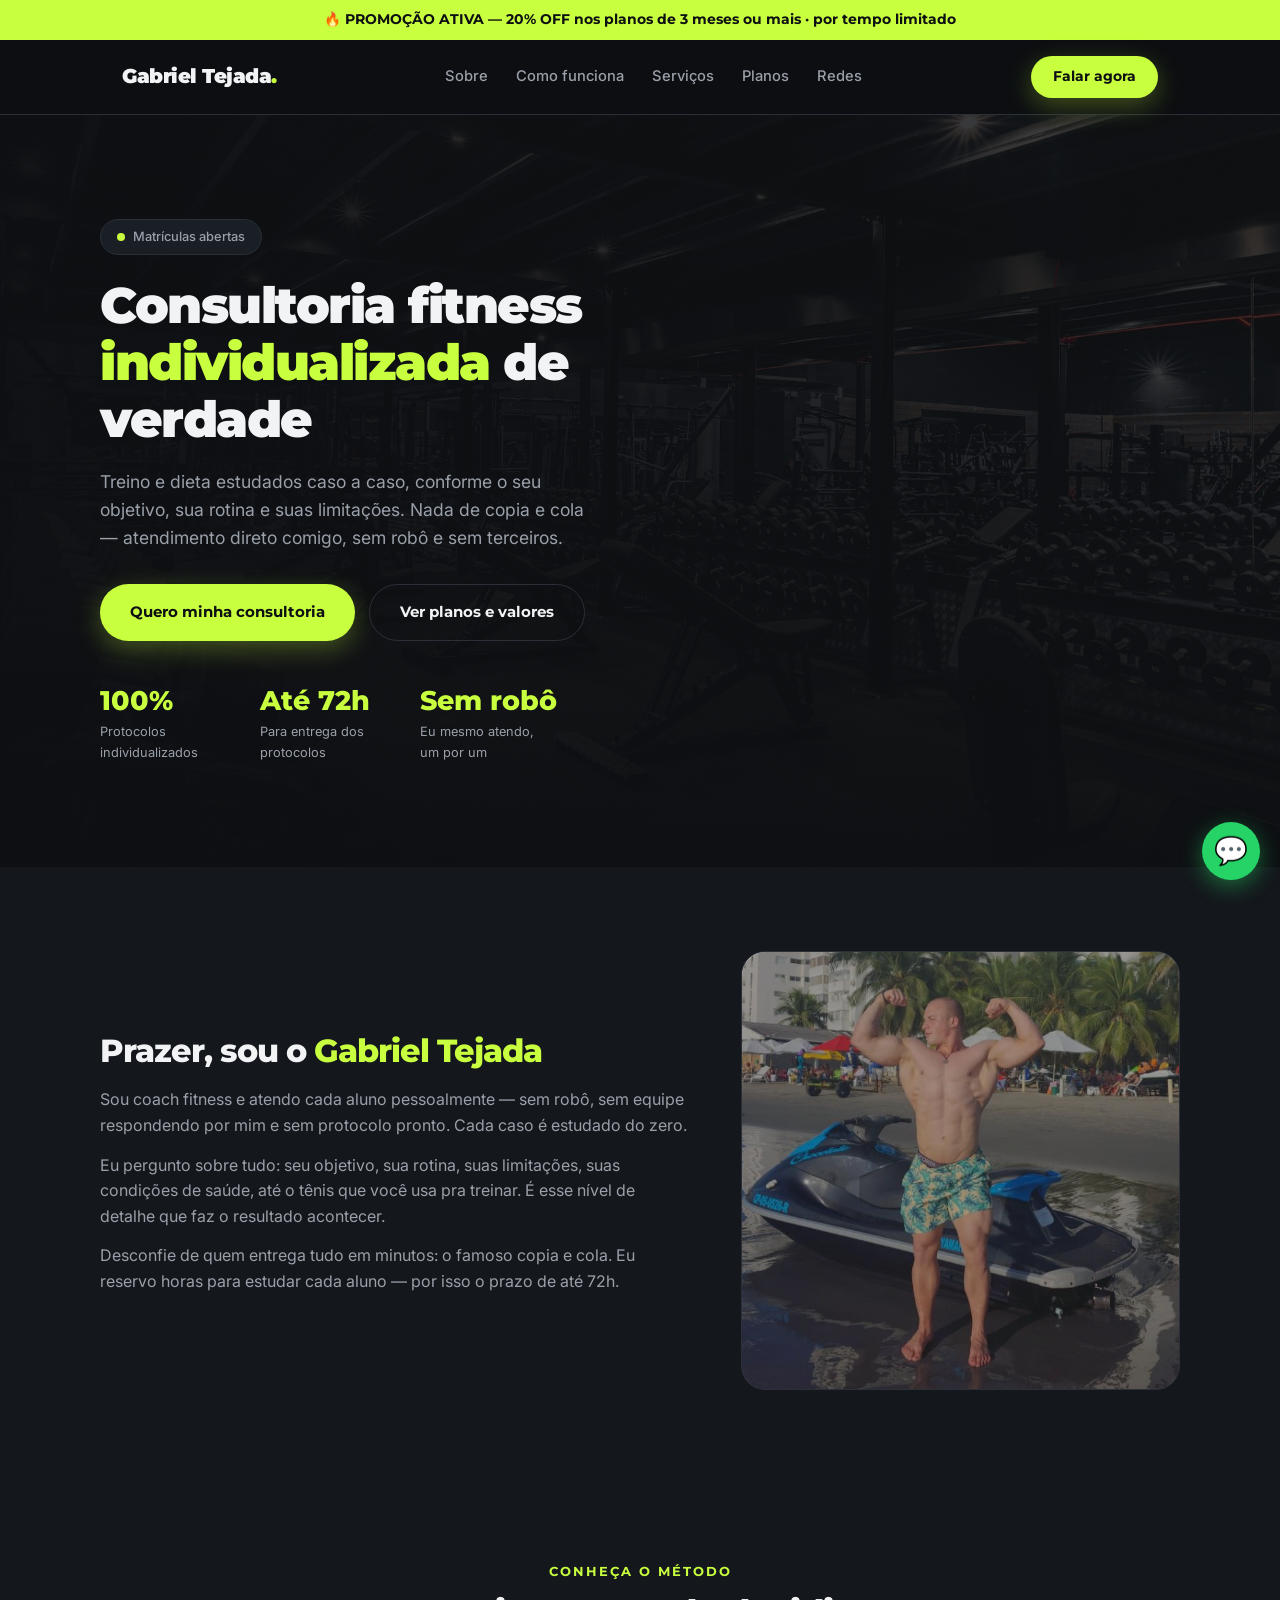
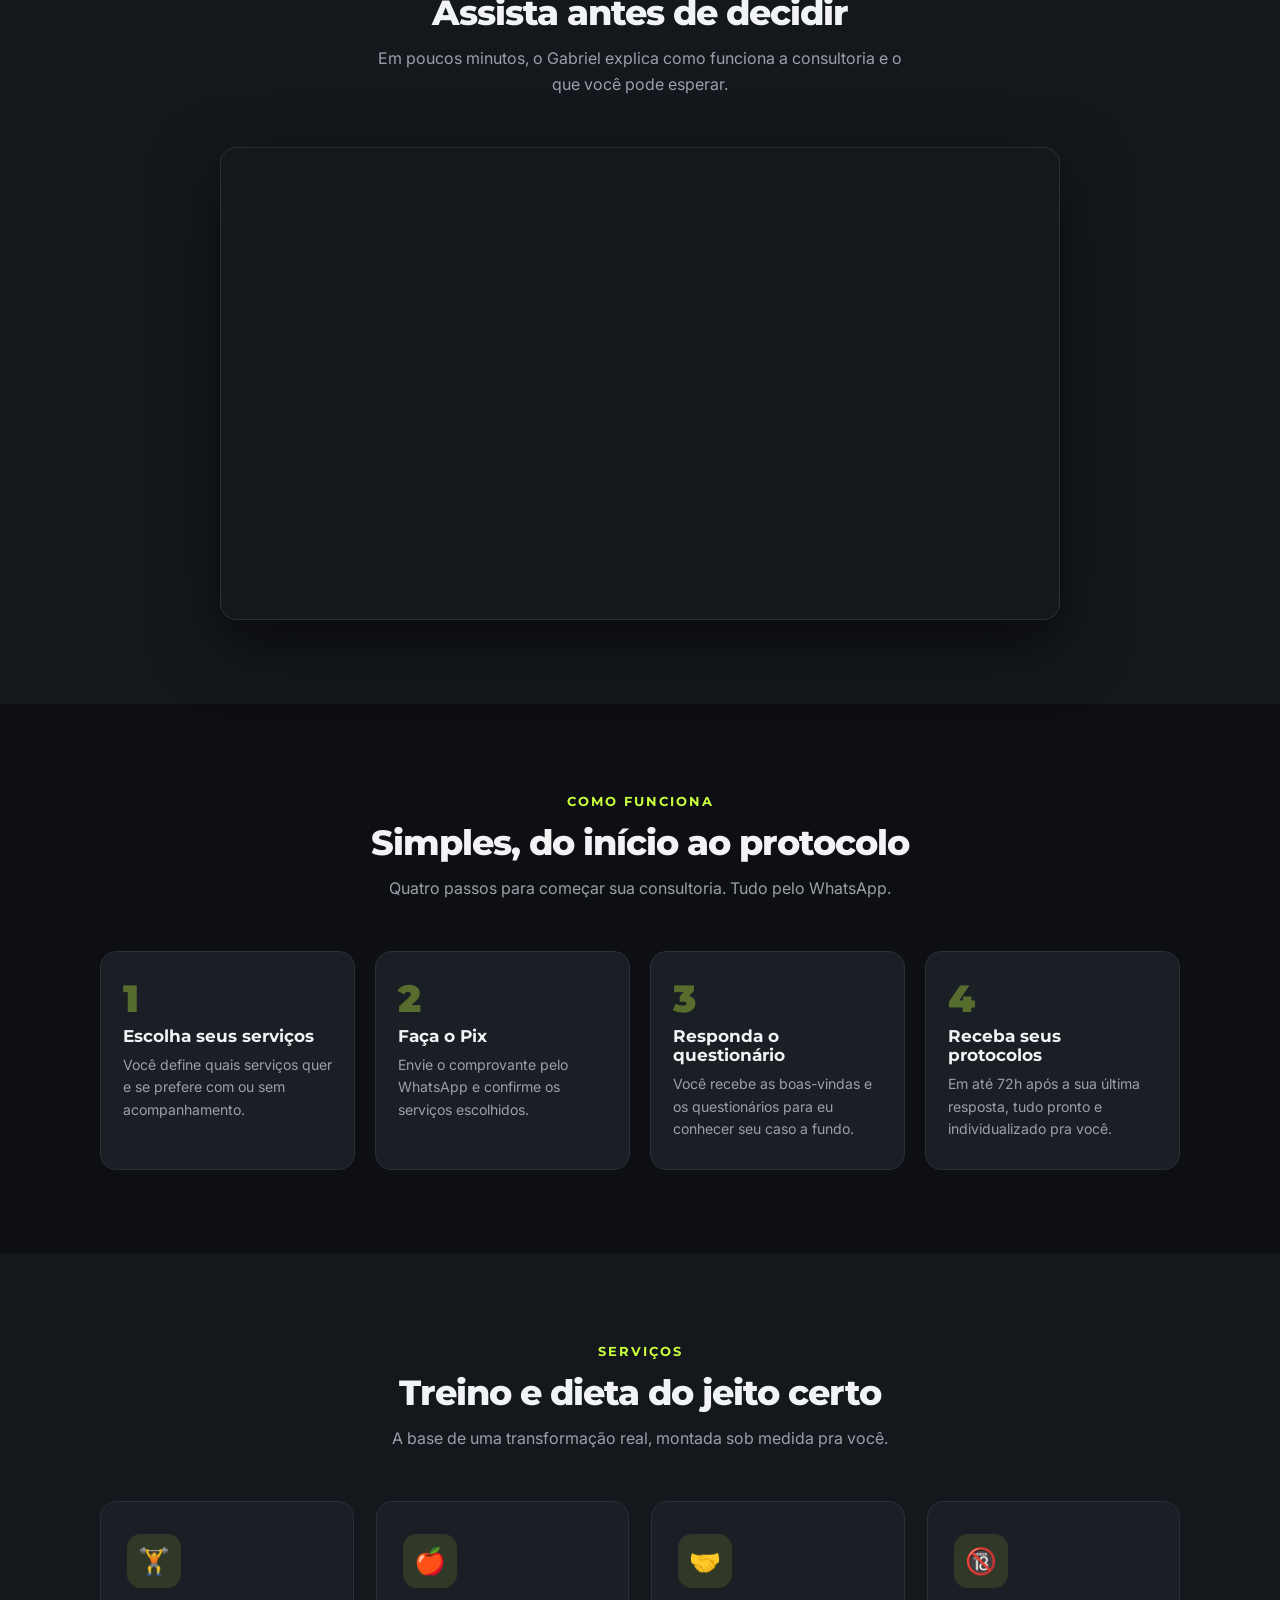
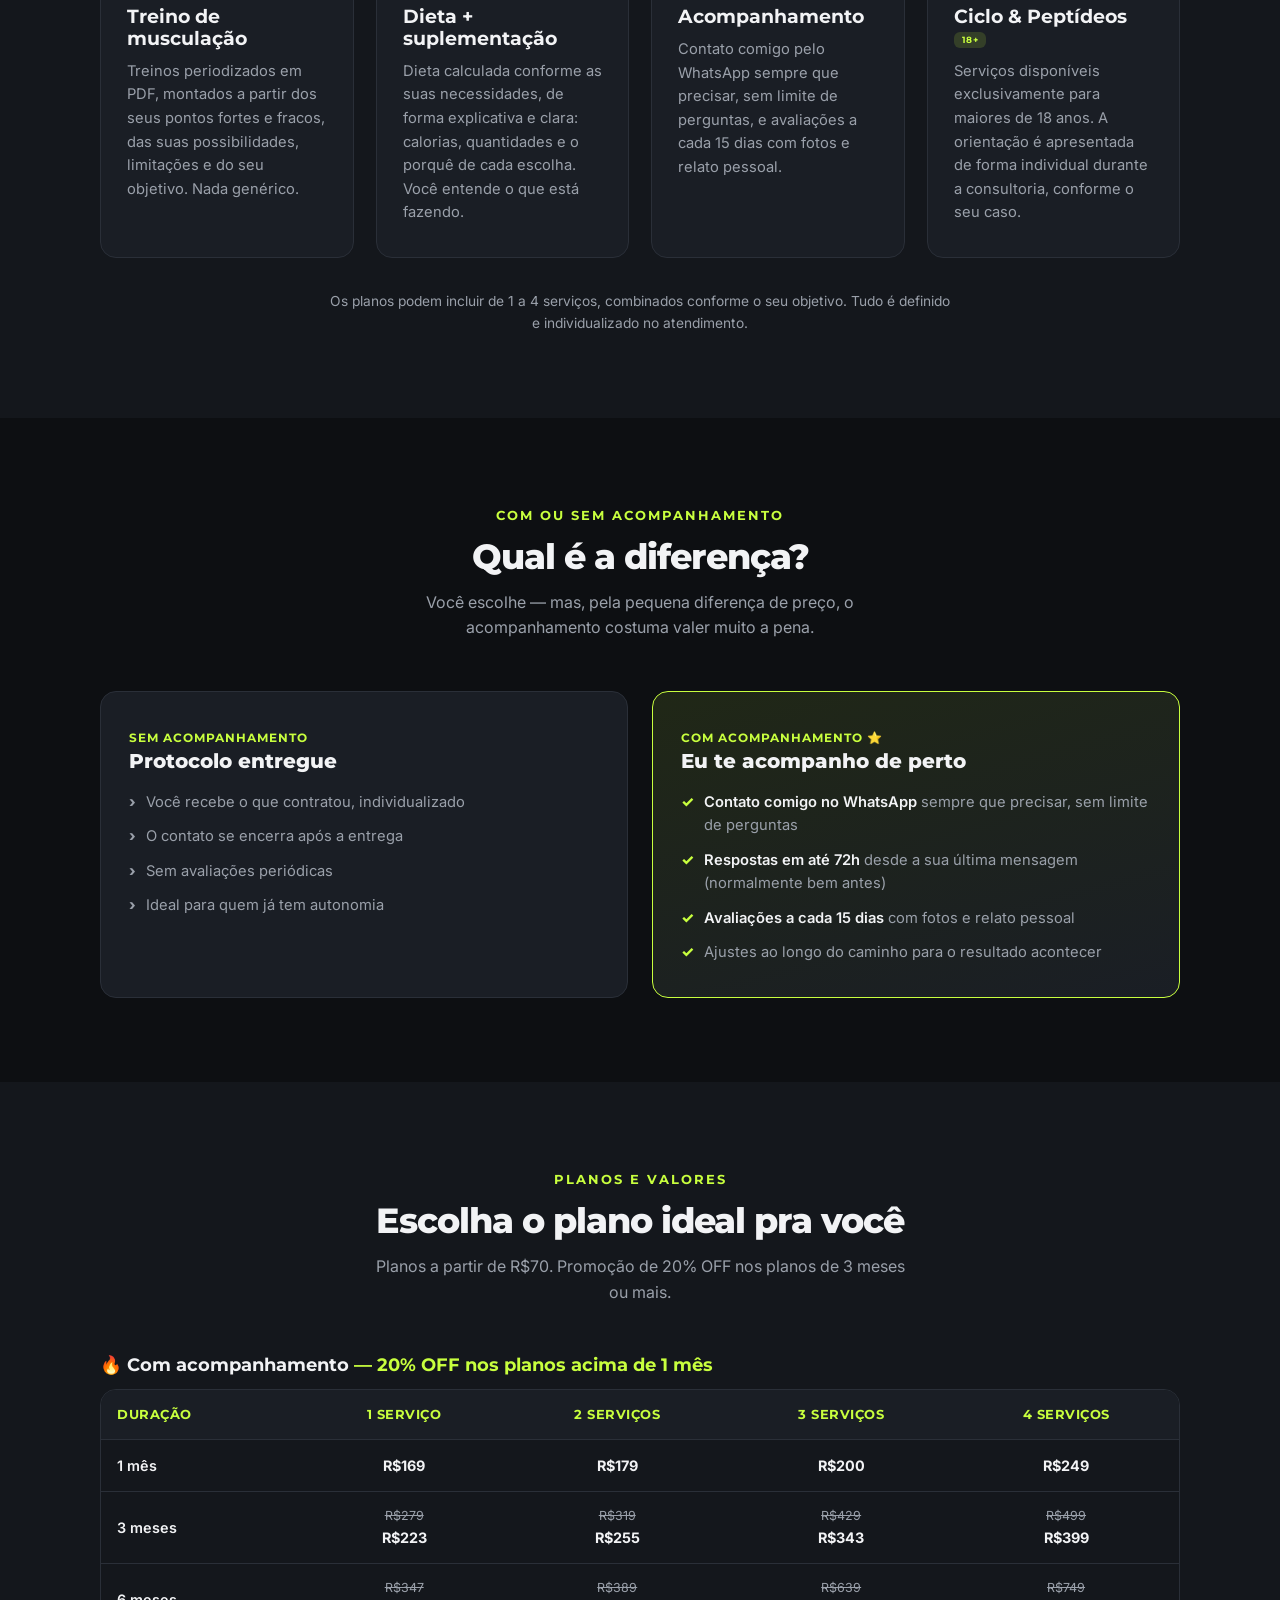
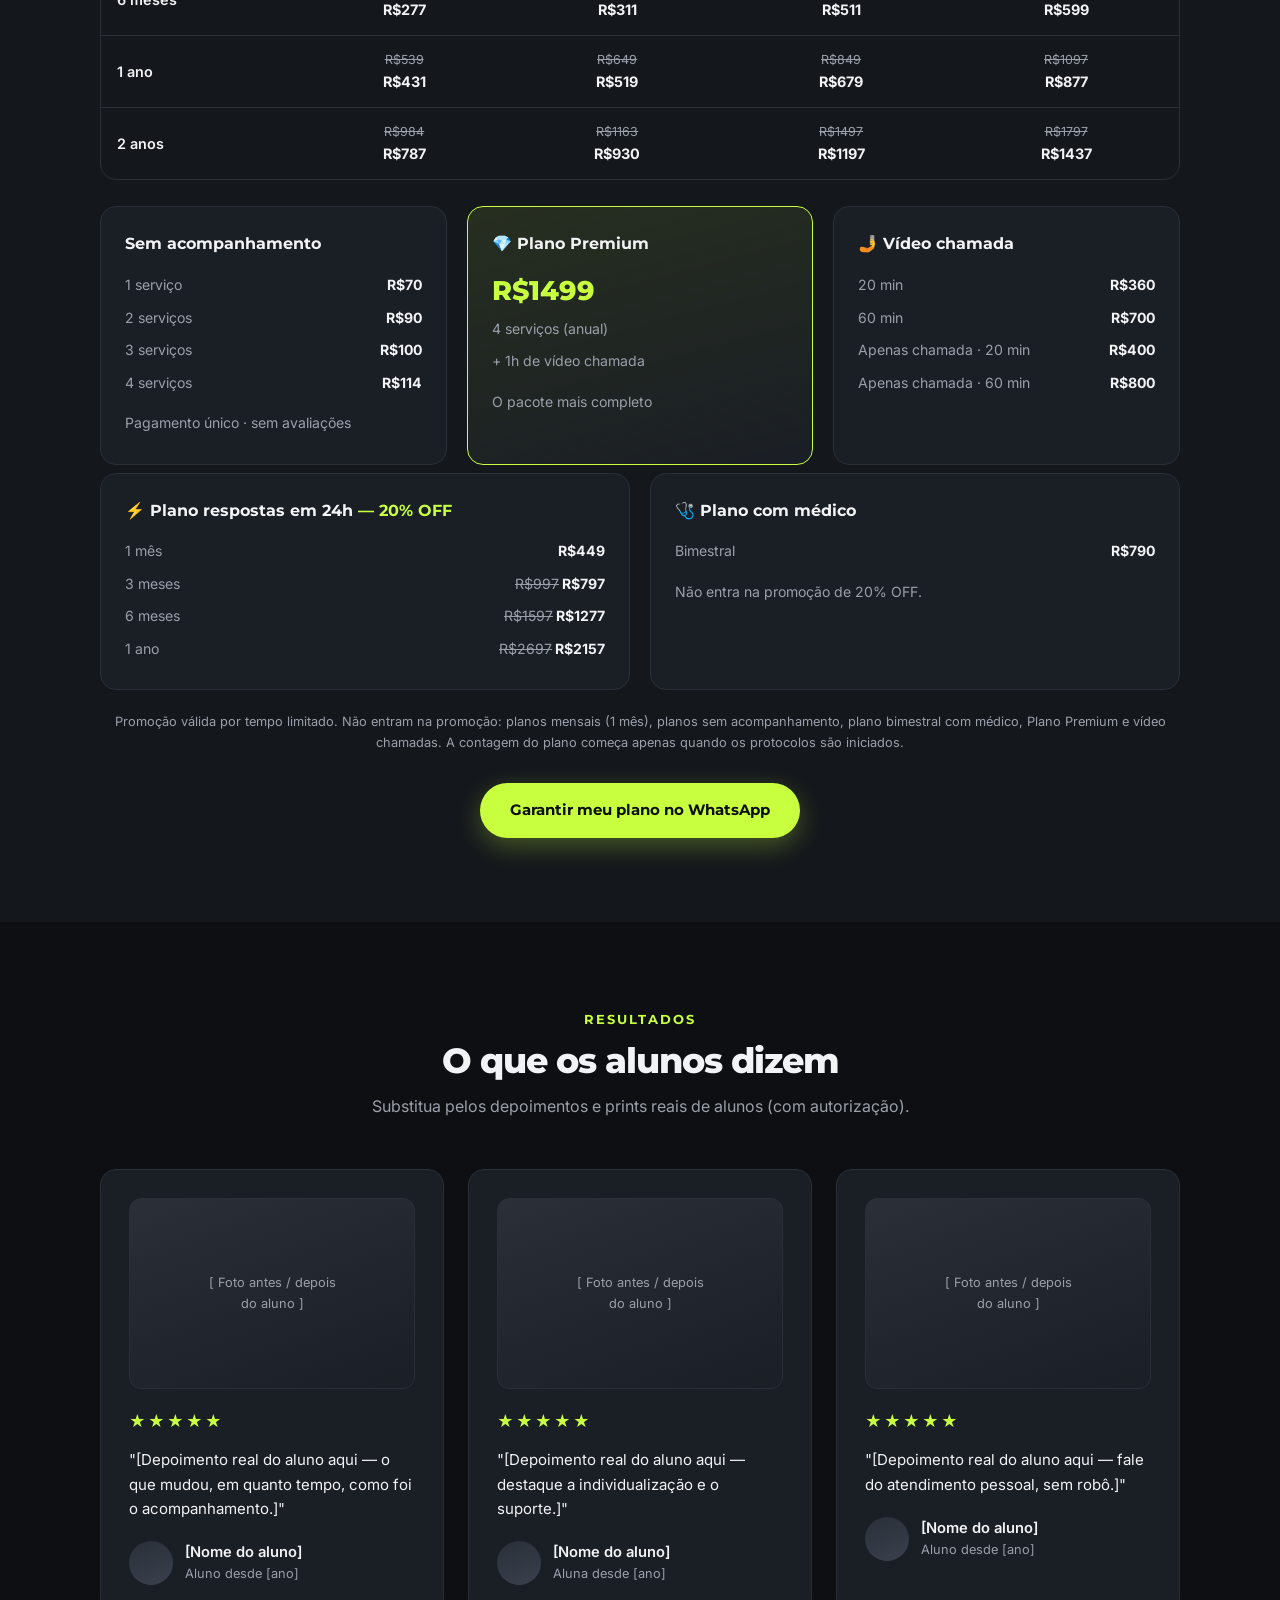
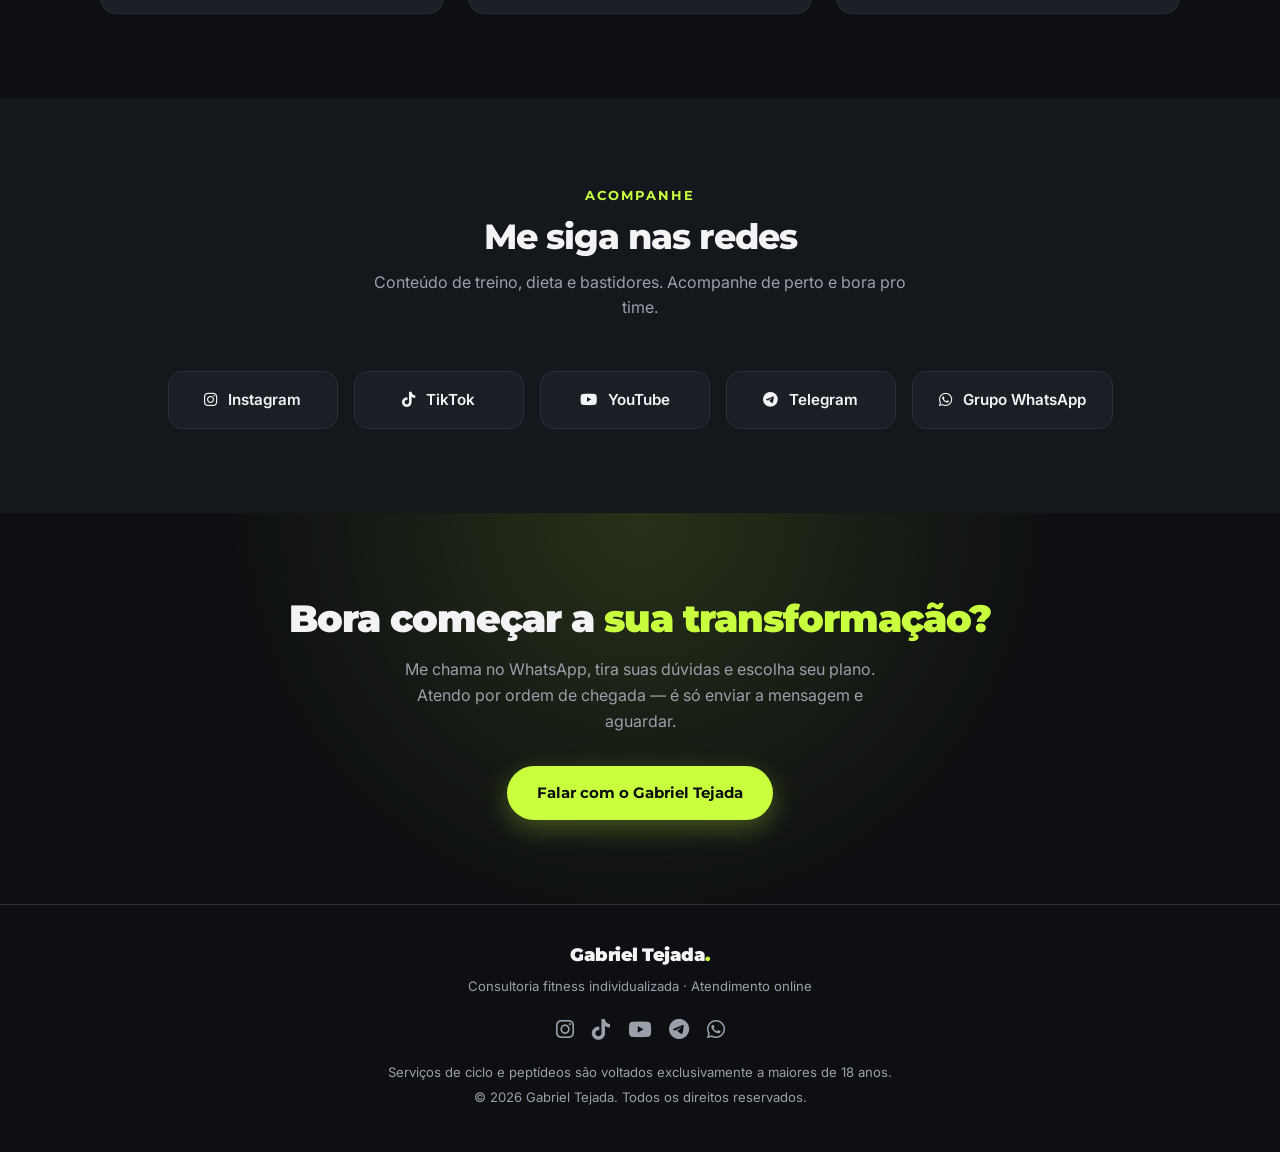
==== index.html @ 79419b32 "Rename pagina-coach-fitness.html to index.html" ====
<!doctype html>
<html lang="pt-BR">
  <head>
    <meta charset="UTF-8" />
    <meta name="viewport" content="width=device-width, initial-scale=1.0" />
    <title>Gabriel Tejada | Consultoria Fitness Individualizada</title>
    <meta
      name="description"
      content="Consultoria fitness individualizada — treino e dieta estudados caso a caso. Atendimento pessoal, sem robô e sem copia e cola."
    />

    <!-- ==========================================================
     COMO EDITAR ESTA PÁGINA (leia antes de publicar):
     1. Troque os textos entre [colchetes] pelos dados reais.
     2. O WhatsApp ja esta configurado: 55 45 99978-4790.
        Se o link nao abrir a conversa certa, confira o numero no codigo.
     3. Troque "SEU_INSTAGRAM", "SEU_TIKTOK", "SEU_CANAL" pelos @ reais.
        Se ele não tiver alguma rede, é só apagar aquele botão.
     4. FOTOS: salve na pasta assets/images/ dois arquivos:
        - "academia.jpg" = imagem de academia (aparece no banner do topo).
        - "gabriel.jpg"  = foto do Gabriel (aparece na seção "Sobre").
     5. FOTOS DE RESULTADO: nos cards da seção Resultados, troque cada
        <span>...</span> dentro de .depo-foto por:
        <img src="assets/images/resultado1.jpg" alt="Antes e depois do aluno">
        (use resultado1.jpg, resultado2.jpg, resultado3.jpg na mesma pasta).
     6. Para mudar as cores, edite as variáveis no bloco :root em assets/css/style.css.
     Os preços já estão atualizados com a promoção de 20% OFF.
     ========================================================== -->

    <link rel="preconnect" href="https://fonts.googleapis.com" />
    <link rel="preconnect" href="https://fonts.gstatic.com" crossorigin />
    <link
      href="https://fonts.googleapis.com/css2?family=Montserrat:wght@600;700;800;900&family=Inter:wght@400;500;600&display=swap"
      rel="stylesheet"
    />
    <link rel="stylesheet" href="https://cdnjs.cloudflare.com/ajax/libs/font-awesome/6.5.2/css/all.min.css" />
    <link rel="stylesheet" href="assets/css/style.css" />
  </head>
  <body>
    <!-- ================= NAVBAR ================= -->
    <header>
      <div class="promo-bar">
        🔥 PROMOÇÃO ATIVA — 20% OFF nos planos de 3 meses ou mais · por tempo
        limitado
      </div>
      <nav>
        <div class="logo">Gabriel Tejada<span class="destaque">.</span></div>
        <div class="nav-links">
          <a href="#sobre">Sobre</a>
          <a href="#como-funciona">Como funciona</a>
          <a href="#servicos">Serviços</a>
          <a href="#planos">Planos</a>
          <a href="#redes">Redes</a>
        </div>
        <a href="https://wa.me/5545999784790" class="btn btn-primario nav-cta"
          >Falar agora</a
        >
      </nav>
    </header>

    <!-- ================= HERO ================= -->
    <section class="hero">
      <div class="wrap">
        <div class="hero-conteudo">
          <div class="selo"><span class="ponto"></span> Matrículas abertas</div>
          <h1>
            Consultoria fitness <span class="destaque">individualizada</span> de
            verdade
          </h1>
          <p class="sub">
            Treino e dieta estudados caso a caso, conforme o seu objetivo, sua
            rotina e suas limitações. Nada de copia e cola — atendimento direto
            comigo, sem robô e sem terceiros.
          </p>
          <div class="hero-botoes">
            <a href="https://wa.me/5545999784790" class="btn btn-primario"
              >Quero minha consultoria</a
            >
            <a href="#planos" class="btn btn-secundario"
              >Ver planos e valores</a
            >
          </div>
          <div class="hero-stats">
            <div>
              <div class="num">100%</div>
              <div class="lbl">Protocolos individualizados</div>
            </div>
            <div>
              <div class="num">Até 72h</div>
              <div class="lbl">Para entrega dos protocolos</div>
            </div>
            <div>
              <div class="num">Sem robô</div>
              <div class="lbl">Eu mesmo atendo, um por um</div>
            </div>
          </div>
        </div>
      </div>
    </section>

    <!-- ================= SOBRE ================= -->
    <section class="sobre" id="sobre">
      <div class="wrap sobre-grid">
        <div>
          <h2>Prazer, sou o <span class="destaque">Gabriel Tejada</span></h2>
          <p>
            Sou coach fitness e atendo cada aluno pessoalmente — sem robô, sem
            equipe respondendo por mim e sem protocolo pronto. Cada caso é
            estudado do zero.
          </p>
          <p>
            Eu pergunto sobre tudo: seu objetivo, sua rotina, suas limitações,
            suas condições de saúde, até o tênis que você usa pra treinar. É
            esse nível de detalhe que faz o resultado acontecer.
          </p>
          <p>
            Desconfie de quem entrega tudo em minutos: o famoso copia e cola. Eu
            reservo horas para estudar cada aluno — por isso o prazo de até 72h.
          </p>
        </div>
        <div class="sobre-foto">
          <img
            src="assets/images/Gabriel.png"
            alt="Gabriel Tejada"
            class="foto-real foto-gabriel"
          />
        </div>
      </div>
    </section>

    <!-- ================= VÍDEO ================= -->
    <section class="video-secao" id="video">
      <div class="wrap">
        <div class="sec-titulo">
          <span class="tag">Conheça o método</span>
          <h2>Assista antes de decidir</h2>
          <p>
            Em poucos minutos, o Gabriel explica como funciona a consultoria e o
            que você pode esperar.
          </p>
        </div>
        <div class="video-wrap">
          <!-- Troque SEU_VIDEO_ID pelo ID do vídeo do YouTube (parte final da URL após ?v=) -->
          <iframe
            src="https://www.youtube.com/embed/ldSzSaWN_do"
            title="Gabriel Tejada — Consultoria Fitness Individualizada"
            allow="
              accelerometer;
              autoplay;
              clipboard-write;
              encrypted-media;
              gyroscope;
              picture-in-picture;
              web-share;
            "
            allowfullscreen
          ></iframe>
        </div>
      </div>
    </section>

    <!-- ================= COMO FUNCIONA ================= -->
    <section id="como-funciona">
      <div class="wrap">
        <div class="sec-titulo">
          <span class="tag">Como funciona</span>
          <h2>Simples, do início ao protocolo</h2>
          <p>Quatro passos para começar sua consultoria. Tudo pelo WhatsApp.</p>
        </div>
        <div class="passos">
          <div class="passo">
            <div class="n">1</div>
            <h3>Escolha seus serviços</h3>
            <p>
              Você define quais serviços quer e se prefere com ou sem
              acompanhamento.
            </p>
          </div>
          <div class="passo">
            <div class="n">2</div>
            <h3>Faça o Pix</h3>
            <p>
              Envie o comprovante pelo WhatsApp e confirme os serviços
              escolhidos.
            </p>
          </div>
          <div class="passo">
            <div class="n">3</div>
            <h3>Responda o questionário</h3>
            <p>
              Você recebe as boas-vindas e os questionários para eu conhecer seu
              caso a fundo.
            </p>
          </div>
          <div class="passo">
            <div class="n">4</div>
            <h3>Receba seus protocolos</h3>
            <p>
              Em até 72h após a sua última resposta, tudo pronto e
              individualizado pra você.
            </p>
          </div>
        </div>
      </div>
    </section>

    <!-- ================= SERVIÇOS ================= -->
    <section class="servicos" id="servicos">
      <div class="wrap">
        <div class="sec-titulo">
          <span class="tag">Serviços</span>
          <h2>Treino e dieta do jeito certo</h2>
          <p>A base de uma transformação real, montada sob medida pra você.</p>
        </div>
        <div class="servicos-grid">
          <div class="card">
            <div class="ico">🏋️</div>
            <h3>Treino de musculação</h3>
            <p>
              Treinos periodizados em PDF, montados a partir dos seus pontos
              fortes e fracos, das suas possibilidades, limitações e do seu
              objetivo. Nada genérico.
            </p>
          </div>
          <div class="card">
            <div class="ico">🍎</div>
            <h3>Dieta + suplementação</h3>
            <p>
              Dieta calculada conforme as suas necessidades, de forma
              explicativa e clara: calorias, quantidades e o porquê de cada
              escolha. Você entende o que está fazendo.
            </p>
          </div>
          <div class="card">
            <div class="ico">🤝</div>
            <h3>Acompanhamento</h3>
            <p>
              Contato comigo pelo WhatsApp sempre que precisar, sem limite de
              perguntas, e avaliações a cada 15 dias com fotos e relato pessoal.
            </p>
          </div>
          <div class="card">
            <div class="ico">🔞</div>
            <h3>Ciclo &amp; Peptídeos <span class="tag-idade">18+</span></h3>
            <p>
              Serviços disponíveis exclusivamente para maiores de 18 anos. A
              orientação é apresentada de forma individual durante a
              consultoria, conforme o seu caso.
            </p>
          </div>
        </div>
        <p class="nota-servicos">
          Os planos podem incluir de 1 a 4 serviços, combinados conforme o seu
          objetivo. Tudo é definido e individualizado no atendimento.
        </p>
      </div>
    </section>

    <!-- ================= ACOMPANHAMENTO ================= -->
    <section id="acompanhamento">
      <div class="wrap">
        <div class="sec-titulo">
          <span class="tag">Com ou sem acompanhamento</span>
          <h2>Qual é a diferença?</h2>
          <p>
            Você escolhe — mas, pela pequena diferença de preço, o
            acompanhamento costuma valer muito a pena.
          </p>
        </div>
        <div class="comp-grid">
          <div class="comp simples">
            <span class="selo-plano">Sem acompanhamento</span>
            <h3>Protocolo entregue</h3>
            <ul>
              <li>
                <span class="mk">›</span>
                <span>Você recebe o que contratou, individualizado</span>
              </li>
              <li>
                <span class="mk">›</span>
                <span>O contato se encerra após a entrega</span>
              </li>
              <li>
                <span class="mk">›</span> <span>Sem avaliações periódicas</span>
              </li>
              <li>
                <span class="mk">›</span>
                <span>Ideal para quem já tem autonomia</span>
              </li>
            </ul>
          </div>
          <div class="comp destaque-plano">
            <span class="selo-plano">Com acompanhamento ⭐</span>
            <h3>Eu te acompanho de perto</h3>
            <ul>
              <li>
                <span class="mk">✓</span>
                <span
                  ><b>Contato comigo no WhatsApp</b> sempre que precisar, sem
                  limite de perguntas</span
                >
              </li>
              <li>
                <span class="mk">✓</span>
                <span
                  ><b>Respostas em até 72h</b> desde a sua última mensagem
                  (normalmente bem antes)</span
                >
              </li>
              <li>
                <span class="mk">✓</span>
                <span
                  ><b>Avaliações a cada 15 dias</b> com fotos e relato
                  pessoal</span
                >
              </li>
              <li>
                <span class="mk">✓</span>
                <span
                  >Ajustes ao longo do caminho para o resultado acontecer</span
                >
              </li>
            </ul>
          </div>
        </div>
      </div>
    </section>

    <!-- ================= PLANOS E PREÇOS ================= -->
    <section class="precos" id="planos">
      <div class="wrap">
        <div class="sec-titulo">
          <span class="tag">Planos e valores</span>
          <h2>Escolha o plano ideal pra você</h2>
          <p>
            Planos a partir de R$70. Promoção de 20% OFF nos planos de 3 meses
            ou mais.
          </p>
        </div>

        <!-- COM ACOMPANHAMENTO -->
        <h3 class="precos-titulo">
          🔥 Com acompanhamento
          <span class="destaque">— 20% OFF nos planos acima de 1 mês</span>
        </h3>
        <div class="tabela-wrap">
          <table>
            <thead>
              <tr>
                <th>Duração</th>
                <th>1 serviço</th>
                <th>2 serviços</th>
                <th>3 serviços</th>
                <th>4 serviços</th>
              </tr>
            </thead>
            <tbody>
              <tr>
                <td class="dur">1 mês</td>
                <td><span class="preco-novo">R$169</span></td>
                <td><span class="preco-novo">R$179</span></td>
                <td><span class="preco-novo">R$200</span></td>
                <td><span class="preco-novo">R$249</span></td>
              </tr>
              <tr>
                <td class="dur">3 meses</td>
                <td>
                  <span class="preco-velho">R$279</span
                  ><span class="preco-novo">R$223</span>
                </td>
                <td>
                  <span class="preco-velho">R$319</span
                  ><span class="preco-novo">R$255</span>
                </td>
                <td>
                  <span class="preco-velho">R$429</span
                  ><span class="preco-novo">R$343</span>
                </td>
                <td>
                  <span class="preco-velho">R$499</span
                  ><span class="preco-novo">R$399</span>
                </td>
              </tr>
              <tr>
                <td class="dur">6 meses</td>
                <td>
                  <span class="preco-velho">R$347</span
                  ><span class="preco-novo">R$277</span>
                </td>
                <td>
                  <span class="preco-velho">R$389</span
                  ><span class="preco-novo">R$311</span>
                </td>
                <td>
                  <span class="preco-velho">R$639</span
                  ><span class="preco-novo">R$511</span>
                </td>
                <td>
                  <span class="preco-velho">R$749</span
                  ><span class="preco-novo">R$599</span>
                </td>
              </tr>
              <tr>
                <td class="dur">1 ano</td>
                <td>
                  <span class="preco-velho">R$539</span
                  ><span class="preco-novo">R$431</span>
                </td>
                <td>
                  <span class="preco-velho">R$649</span
                  ><span class="preco-novo">R$519</span>
                </td>
                <td>
                  <span class="preco-velho">R$849</span
                  ><span class="preco-novo">R$679</span>
                </td>
                <td>
                  <span class="preco-velho">R$1097</span
                  ><span class="preco-novo">R$877</span>
                </td>
              </tr>
              <tr>
                <td class="dur">2 anos</td>
                <td>
                  <span class="preco-velho">R$984</span
                  ><span class="preco-novo">R$787</span>
                </td>
                <td>
                  <span class="preco-velho">R$1163</span
                  ><span class="preco-novo">R$930</span>
                </td>
                <td>
                  <span class="preco-velho">R$1497</span
                  ><span class="preco-novo">R$1197</span>
                </td>
                <td>
                  <span class="preco-velho">R$1797</span
                  ><span class="preco-novo">R$1437</span>
                </td>
              </tr>
            </tbody>
          </table>
        </div>

        <!-- SEM ACOMPANHAMENTO + EXTRAS -->
        <div class="precos-extra">
          <div class="mini-card">
            <h4>Sem acompanhamento</h4>
            <div class="linha"><span>1 serviço</span><b>R$70</b></div>
            <div class="linha"><span>2 serviços</span><b>R$90</b></div>
            <div class="linha"><span>3 serviços</span><b>R$100</b></div>
            <div class="linha"><span>4 serviços</span><b>R$114</b></div>
            <div class="linha linha-nota">Pagamento único · sem avaliações</div>
          </div>
          <div class="mini-card premium">
            <h4>💎 Plano Premium</h4>
            <div class="big">R$1499</div>
            <div class="linha"><span>4 serviços (anual)</span></div>
            <div class="linha"><span>+ 1h de vídeo chamada</span></div>
            <div class="linha linha-nota">O pacote mais completo</div>
          </div>
          <div class="mini-card">
            <h4>🤳 Vídeo chamada</h4>
            <div class="linha"><span>20 min</span><b>R$360</b></div>
            <div class="linha"><span>60 min</span><b>R$700</b></div>
            <div class="linha">
              <span>Apenas chamada · 20 min</span><b>R$400</b>
            </div>
            <div class="linha">
              <span>Apenas chamada · 60 min</span><b>R$800</b>
            </div>
          </div>
        </div>

        <!-- RESPOSTAS EM 24H -->
        <div class="precos-extra-2col">
          <div class="mini-card">
            <h4>
              ⚡ Plano respostas em 24h <span class="destaque">— 20% OFF</span>
            </h4>
            <div class="linha"><span>1 mês</span><b>R$449</b></div>
            <div class="linha">
              <span>3 meses</span><b><s class="preco-s">R$997</s> R$797</b>
            </div>
            <div class="linha">
              <span>6 meses</span><b><s class="preco-s">R$1597</s> R$1277</b>
            </div>
            <div class="linha">
              <span>1 ano</span><b><s class="preco-s">R$2697</s> R$2157</b>
            </div>
          </div>
          <div class="mini-card">
            <h4>🩺 Plano com médico</h4>
            <div class="linha"><span>Bimestral</span><b>R$790</b></div>
            <div class="linha linha-nota">
              Não entra na promoção de 20% OFF.
            </div>
          </div>
        </div>

        <p class="precos-nota">
          Promoção válida por tempo limitado. Não entram na promoção: planos
          mensais (1 mês), planos sem acompanhamento, plano bimestral com
          médico, Plano Premium e vídeo chamadas. A contagem do plano começa
          apenas quando os protocolos são iniciados.
        </p>

        <div class="cta-wrap">
          <a href="https://wa.me/5545999784790" class="btn btn-primario"
            >Garantir meu plano no WhatsApp</a
          >
        </div>
      </div>
    </section>

    <!-- ================= DEPOIMENTOS ================= -->
    <section id="depoimentos">
      <div class="wrap">
        <div class="sec-titulo">
          <span class="tag">Resultados</span>
          <h2>O que os alunos dizem</h2>
          <p>
            Substitua pelos depoimentos e prints reais de alunos (com
            autorização).
          </p>
        </div>
        <div class="depo-grid">
          <div class="depo-card">
            <div class="depo-foto">
              <span>[ Foto antes / depois<br />do aluno ]</span>
            </div>
            <div class="estrelas">★★★★★</div>
            <p>
              "[Depoimento real do aluno aqui — o que mudou, em quanto tempo,
              como foi o acompanhamento.]"
            </p>
            <div class="depo-pessoa">
              <div class="avatar"></div>
              <div>
                <div class="nome">[Nome do aluno]</div>
                <div class="meta">Aluno desde [ano]</div>
              </div>
            </div>
          </div>
          <div class="depo-card">
            <div class="depo-foto">
              <span>[ Foto antes / depois<br />do aluno ]</span>
            </div>
            <div class="estrelas">★★★★★</div>
            <p>
              "[Depoimento real do aluno aqui — destaque a individualização e o
              suporte.]"
            </p>
            <div class="depo-pessoa">
              <div class="avatar"></div>
              <div>
                <div class="nome">[Nome do aluno]</div>
                <div class="meta">Aluna desde [ano]</div>
              </div>
            </div>
          </div>
          <div class="depo-card">
            <div class="depo-foto">
              <span>[ Foto antes / depois<br />do aluno ]</span>
            </div>
            <div class="estrelas">★★★★★</div>
            <p>
              "[Depoimento real do aluno aqui — fale do atendimento pessoal, sem
              robô.]"
            </p>
            <div class="depo-pessoa">
              <div class="avatar"></div>
              <div>
                <div class="nome">[Nome do aluno]</div>
                <div class="meta">Aluno desde [ano]</div>
              </div>
            </div>
          </div>
        </div>
      </div>
    </section>

    <!-- ================= REDES SOCIAIS ================= -->
    <section class="redes" id="redes">
      <div class="wrap">
        <div class="sec-titulo">
          <span class="tag">Acompanhe</span>
          <h2>Me siga nas redes</h2>
          <p>
            Conteúdo de treino, dieta e bastidores. Acompanhe de perto e bora
            pro time.
          </p>
        </div>
        <div class="redes-botoes">
          <a href="https://www.instagram.com/gabrieltejada_ofc/" class="rede" target="_blank" rel="noopener">
            <i class="fa-brands fa-instagram"></i> Instagram
          </a>
          <a href="https://www.tiktok.com/@tejada_ofc" class="rede" target="_blank" rel="noopener">
            <i class="fa-brands fa-tiktok"></i> TikTok
          </a>
          <a href="https://www.youtube.com/@GabrielTejadaOFC" class="rede" target="_blank" rel="noopener">
            <i class="fa-brands fa-youtube"></i> YouTube
          </a>
          <a href="https://t.me/+OJR5g0AvkYIzMzEx" class="rede" target="_blank" rel="noopener">
            <i class="fa-brands fa-telegram"></i> Telegram
          </a>
          <a href="https://chat.whatsapp.com/EVZUz7FN857JBDVYQPVd2Q" class="rede" target="_blank" rel="noopener">
            <i class="fa-brands fa-whatsapp"></i> Grupo WhatsApp
          </a>
        </div>
      </div>
    </section>

    <!-- ================= CTA FINAL ================= -->
    <section class="cta-final">
      <div class="wrap">
        <h2>Bora começar a <span class="destaque">sua transformação?</span></h2>
        <p>
          Me chama no WhatsApp, tira suas dúvidas e escolha seu plano. Atendo
          por ordem de chegada — é só enviar a mensagem e aguardar.
        </p>
        <a href="https://wa.me/5545999784790" class="btn btn-primario"
          >Falar com o Gabriel Tejada</a
        >
      </div>
    </section>

    <!-- ================= RODAPÉ ================= -->
    <footer>
      <div class="logo">Gabriel Tejada<span class="destaque">.</span></div>
      <p>Consultoria fitness individualizada · Atendimento online</p>
      <div class="footer-redes">
        <a href="https://www.instagram.com/gabrieltejada_ofc/" aria-label="Instagram" target="_blank" rel="noopener"><i class="fa-brands fa-instagram"></i></a>
        <a href="https://www.tiktok.com/@tejada_ofc" aria-label="TikTok" target="_blank" rel="noopener"><i class="fa-brands fa-tiktok"></i></a>
        <a href="https://www.youtube.com/@GabrielTejadaOFC" aria-label="YouTube" target="_blank" rel="noopener"><i class="fa-brands fa-youtube"></i></a>
        <a href="https://t.me/+OJR5g0AvkYIzMzEx" aria-label="Telegram" target="_blank" rel="noopener"><i class="fa-brands fa-telegram"></i></a>
        <a href="https://chat.whatsapp.com/EVZUz7FN857JBDVYQPVd2Q" aria-label="Grupo WhatsApp" target="_blank" rel="noopener"><i class="fa-brands fa-whatsapp"></i></a>
      </div>
      <p>
        Serviços de ciclo e peptídeos são voltados exclusivamente a maiores de
        18 anos.
      </p>
      <p>© 2026 Gabriel Tejada. Todos os direitos reservados.</p>
    </footer>

    <a
      href="https://wa.me/5545999784790"
      class="wpp-flutuante"
      aria-label="WhatsApp"
      >💬</a
    >
  </body>
</html>
---- assets/css/style.css ----
:root {
  --cor-fundo: #0d0f12;
  --cor-fundo-2: #14171c;
  --cor-card: #1a1e25;
  --cor-destaque: #c8ff3e;
  --cor-destaque-escuro: #a4d619;
  --cor-texto: #f2f3f5;
  --cor-texto-suave: #9aa0aa;
  --borda: #2a2f38;
  --raio: 16px;
}

* { margin: 0; padding: 0; box-sizing: border-box; }
html { scroll-behavior: smooth; }
body { font-family: 'Inter', sans-serif; background: var(--cor-fundo); color: var(--cor-texto); line-height: 1.6; -webkit-font-smoothing: antialiased; }
h1, h2, h3, .logo { font-family: 'Montserrat', sans-serif; line-height: 1.15; }
a { text-decoration: none; color: inherit; }
img { max-width: 100%; display: block; }
section { padding: 84px 22px; }
.wrap { max-width: 1080px; margin: 0 auto; }
.destaque { color: var(--cor-destaque); }

/* ---------- BOTÕES ---------- */
.btn { display: inline-flex; align-items: center; gap: 9px; font-family: 'Montserrat', sans-serif; font-weight: 700; font-size: .95rem; padding: 15px 30px; border-radius: 50px; cursor: pointer; border: none; transition: transform .15s ease, box-shadow .15s ease; }
.btn-primario { background: var(--cor-destaque); color: #0d0f12; box-shadow: 0 8px 26px rgba(200,255,62,.28); }
.btn-primario:hover { transform: translateY(-3px); box-shadow: 0 12px 32px rgba(200,255,62,.4); }
.btn-secundario { background: transparent; color: var(--cor-texto); border: 1.5px solid var(--borda); }
.btn-secundario:hover { border-color: var(--cor-destaque); transform: translateY(-3px); }

/* ---------- NAVBAR ---------- */
header { position: sticky; top: 0; z-index: 50; background: rgba(13,15,18,.85); backdrop-filter: blur(10px); border-bottom: 1px solid var(--borda); }
nav { max-width: 1080px; margin: 0 auto; padding: 16px 22px; display: flex; align-items: center; justify-content: space-between; }
.logo { font-weight: 900; font-size: 1.25rem; letter-spacing: -.5px; }
.nav-links { display: flex; gap: 28px; }
.nav-links a { font-size: .92rem; color: var(--cor-texto-suave); font-weight: 500; transition: color .2s; }
.nav-links a:hover { color: var(--cor-destaque); }
.nav-cta { padding: 10px 22px; font-size: .85rem; }
@media(max-width:820px) { .nav-links { display: none; } }

/* ---------- BARRA DE PROMOÇÃO ---------- */
.promo-bar { background: var(--cor-destaque); color: #0d0f12; text-align: center; padding: 9px 16px; font-family: 'Montserrat', sans-serif; font-weight: 700; font-size: .85rem; }

/* ---------- HERO ---------- */
.hero { background-image: linear-gradient(180deg,rgba(13,15,18,.55) 0%,rgba(13,15,18,.82) 68%,var(--cor-fundo) 100%), linear-gradient(95deg,rgba(13,15,18,.95) 0%,rgba(13,15,18,.6) 58%,rgba(13,15,18,.32) 100%), url('../images/academia.jpg'); background-size: cover; background-position: center; background-repeat: no-repeat; background-attachment: fixed; padding-top: 104px; padding-bottom: 104px; }
.hero-conteudo { max-width: 600px; }
.selo { display: inline-flex; align-items: center; gap: 8px; background: var(--cor-card); border: 1px solid var(--borda); padding: 7px 16px; border-radius: 50px; font-size: .8rem; color: var(--cor-texto-suave); font-weight: 500; margin-bottom: 22px; }
.selo .ponto { width: 8px; height: 8px; border-radius: 50%; background: var(--cor-destaque); }
.hero h1 { font-size: 3.1rem; font-weight: 900; letter-spacing: -1.5px; margin-bottom: 20px; }
.hero p.sub { font-size: 1.1rem; color: var(--cor-texto-suave); margin-bottom: 32px; max-width: 490px; }
.hero-botoes { display: flex; gap: 14px; flex-wrap: wrap; }
.hero-stats { display: flex; gap: 30px; margin-top: 38px; flex-wrap: wrap; }
.hero-stats .num { font-family: 'Montserrat', sans-serif; font-weight: 800; font-size: 1.7rem; color: var(--cor-destaque); }
.hero-stats .lbl { font-size: .8rem; color: var(--cor-texto-suave); max-width: 130px; }
@media(max-width:860px) { .hero { background-attachment: scroll; padding-top: 80px; padding-bottom: 80px; } .hero h1 { font-size: 2.3rem; } }

/* ---------- TÍTULOS DE SEÇÃO ---------- */
.sec-titulo { text-align: center; margin-bottom: 50px; }
.sec-titulo .tag { font-family: 'Montserrat', sans-serif; font-weight: 700; font-size: .8rem; letter-spacing: 2px; text-transform: uppercase; color: var(--cor-destaque); }
.sec-titulo h2 { font-size: 2.2rem; font-weight: 800; letter-spacing: -1px; margin-top: 10px; }
.sec-titulo p { color: var(--cor-texto-suave); margin-top: 12px; max-width: 540px; margin-left: auto; margin-right: auto; }

/* ---------- SOBRE ---------- */
.sobre { background: var(--cor-fundo-2); }
.sobre-grid { display: grid; grid-template-columns: 1.15fr .85fr; gap: 48px; align-items: center; }
.sobre-foto { position: relative; aspect-ratio: 1/1; border-radius: 24px; overflow: hidden; background: linear-gradient(160deg,#2a2f38,#1a1e25); border: 1px solid var(--borda); }
.sobre-foto::after { content: ''; position: absolute; inset: 0; background: rgba(13,15,18,.38); border-radius: 24px; pointer-events: none; }
.foto-real { width: 100%; height: 100%; object-fit: cover; display: block; }
.foto-gabriel { object-position: center 20%; }
.sobre h2 { font-size: 2rem; font-weight: 800; letter-spacing: -1px; margin-bottom: 18px; }
.sobre p { color: var(--cor-texto-suave); margin-bottom: 14px; }
.sobre ul { list-style: none; margin-top: 22px; display: flex; flex-direction: column; gap: 12px; }
.sobre li { display: flex; align-items: flex-start; gap: 11px; font-size: .95rem; }
.sobre li .check { flex-shrink: 0; width: 22px; height: 22px; border-radius: 50%; background: var(--cor-destaque); color: #0d0f12; font-weight: 800; display: flex; align-items: center; justify-content: center; font-size: .75rem; margin-top: 2px; }
@media(max-width:860px) { .sobre-grid { grid-template-columns: 1fr; gap: 32px; } .sobre-foto { max-width: 320px; margin: 0 auto; } }

/* ---------- VÍDEO ---------- */
.video-secao { background: var(--cor-fundo-2); }
.video-wrap { position: relative; aspect-ratio: 16/9; border-radius: var(--raio); overflow: hidden; border: 1px solid var(--borda); max-width: 840px; margin: 0 auto; box-shadow: 0 24px 64px rgba(0,0,0,.55); }
.video-wrap iframe { position: absolute; top: 0; left: 0; width: 100%; height: 100%; border: none; }

/* ---------- COMO FUNCIONA ---------- */
.passos { display: grid; grid-template-columns: repeat(4,1fr); gap: 20px; }
.passo { background: var(--cor-card); border: 1px solid var(--borda); border-radius: var(--raio); padding: 28px 22px; position: relative; }
.passo .n { font-family: 'Montserrat', sans-serif; font-weight: 900; font-size: 2.4rem; color: var(--cor-destaque); opacity: .35; line-height: 1; }
.passo h3 { font-size: 1.05rem; font-weight: 700; margin: 8px 0 8px; }
.passo p { color: var(--cor-texto-suave); font-size: .88rem; }
@media(max-width:860px) { .passos { grid-template-columns: 1fr 1fr; } }
@media(max-width:480px) { .passos { grid-template-columns: 1fr; } }

/* ---------- SERVIÇOS ---------- */
.servicos { background: var(--cor-fundo-2); }
.servicos-grid { display: grid; grid-template-columns: repeat(4,1fr); gap: 22px; }
.card { background: var(--cor-card); border: 1px solid var(--borda); border-radius: var(--raio); padding: 32px 26px; transition: transform .18s ease, border-color .18s ease; }
.card:hover { transform: translateY(-6px); border-color: var(--cor-destaque); }
.card .ico { width: 54px; height: 54px; border-radius: 14px; background: rgba(200,255,62,.12); display: flex; align-items: center; justify-content: center; font-size: 1.6rem; margin-bottom: 18px; }
.card h3 { font-size: 1.18rem; font-weight: 700; margin-bottom: 10px; }
.card p { color: var(--cor-texto-suave); font-size: .92rem; }
.nota-servicos { text-align: center; color: var(--cor-texto-suave); font-size: .86rem; margin-top: 32px; max-width: 620px; margin-left: auto; margin-right: auto; }
.tag-idade { display: inline-block; font-size: .58rem; font-weight: 700; letter-spacing: .5px; background: rgba(200,255,62,.15); color: var(--cor-destaque); padding: 3px 8px; border-radius: 6px; vertical-align: middle; }
@media(max-width:900px) { .servicos-grid { grid-template-columns: 1fr 1fr; } }
@media(max-width:540px) { .servicos-grid { grid-template-columns: 1fr; } }

/* ---------- ACOMPANHAMENTO (COMPARATIVO) ---------- */
.comp-grid { display: grid; grid-template-columns: 1fr 1fr; gap: 24px; }
.comp { border-radius: var(--raio); padding: 32px 28px; border: 1px solid var(--borda); }
.comp.simples { background: var(--cor-card); }
.comp.destaque-plano { background: linear-gradient(165deg,rgba(200,255,62,.10),var(--cor-card)); border-color: var(--cor-destaque); }
.comp h3 { font-size: 1.25rem; font-weight: 800; margin-bottom: 6px; }
.comp .selo-plano { font-size: .75rem; font-weight: 700; font-family: 'Montserrat', sans-serif; letter-spacing: 1px; text-transform: uppercase; color: var(--cor-destaque); }
.comp ul { list-style: none; margin-top: 18px; display: flex; flex-direction: column; gap: 11px; }
.comp li { display: flex; align-items: flex-start; gap: 10px; font-size: .92rem; color: var(--cor-texto-suave); }
.comp li b { color: var(--cor-texto); font-weight: 600; }
.comp li .mk { flex-shrink: 0; font-weight: 800; }
.comp.simples .mk { color: var(--cor-texto-suave); }
.comp.destaque-plano .mk { color: var(--cor-destaque); }
@media(max-width:760px) { .comp-grid { grid-template-columns: 1fr; } }

/* ---------- PREÇOS ---------- */
.precos { background: var(--cor-fundo-2); }
.tabela-wrap { overflow-x: auto; border: 1px solid var(--borda); border-radius: var(--raio); margin-bottom: 26px; }
table { width: 100%; border-collapse: collapse; min-width: 540px; }
th, td { padding: 14px 16px; text-align: center; font-size: .9rem; border-bottom: 1px solid var(--borda); }
thead th { background: var(--cor-card); font-family: 'Montserrat', sans-serif; font-weight: 700; font-size: .82rem; color: var(--cor-destaque); text-transform: uppercase; letter-spacing: .5px; }
thead th:first-child { text-align: left; }
tbody tr:last-child td { border-bottom: none; }
td.dur { text-align: left; font-weight: 600; color: var(--cor-texto); }
.preco-velho { color: var(--cor-texto-suave); text-decoration: line-through; font-size: .78rem; display: block; }
.preco-novo { color: var(--cor-texto); font-weight: 700; }
.precos-titulo { font-family: 'Montserrat', sans-serif; font-size: 1.1rem; margin-bottom: 14px; }
.precos-extra { display: grid; grid-template-columns: repeat(3,1fr); gap: 20px; margin-top: 8px; }
.precos-extra-2col { display: grid; grid-template-columns: 1fr 1fr; gap: 20px; margin-top: 8px; }
.mini-card { background: var(--cor-card); border: 1px solid var(--borda); border-radius: var(--raio); padding: 24px; }
.mini-card.premium { background: linear-gradient(165deg,rgba(200,255,62,.10),var(--cor-card)); border-color: var(--cor-destaque); }
.mini-card h4 { font-family: 'Montserrat', sans-serif; font-size: 1rem; margin-bottom: 12px; }
.mini-card .linha { display: flex; justify-content: space-between; font-size: .88rem; color: var(--cor-texto-suave); padding: 5px 0; }
.mini-card .linha b { color: var(--cor-texto); }
.mini-card .big { font-family: 'Montserrat', sans-serif; font-weight: 800; font-size: 1.7rem; color: var(--cor-destaque); }
.linha-nota { color: var(--cor-texto-suave); font-size: .78rem; margin-top: 8px; }
.preco-s { color: var(--cor-texto-suave); font-weight: 400; }
.precos-nota { font-size: .8rem; color: var(--cor-texto-suave); margin-top: 22px; text-align: center; }
.cta-wrap { text-align: center; margin-top: 30px; }
@media(max-width:760px) {
  .precos-extra { grid-template-columns: 1fr; }
  .precos-extra-2col { grid-template-columns: 1fr; }
}

/* ---------- DEPOIMENTOS ---------- */
.depo-grid { display: grid; grid-template-columns: repeat(3,1fr); gap: 24px; }
.depo-card { background: var(--cor-card); border: 1px solid var(--borda); border-radius: var(--raio); padding: 28px; }
.depo-foto { aspect-ratio: 3/2; border-radius: 12px; overflow: hidden; background: linear-gradient(160deg,#2a2f38,#1a1e25); border: 1px solid var(--borda); display: flex; align-items: center; justify-content: center; color: var(--cor-texto-suave); font-size: .8rem; text-align: center; padding: 14px; margin-bottom: 20px; }
.depo-foto img { width: 100%; height: 100%; object-fit: cover; }
.estrelas { color: var(--cor-destaque); margin-bottom: 14px; letter-spacing: 2px; }
.depo-card p { font-size: .94rem; margin-bottom: 20px; }
.depo-pessoa { display: flex; align-items: center; gap: 12px; }
.avatar { width: 44px; height: 44px; border-radius: 50%; background: linear-gradient(160deg,#2a2f38,#3a414d); flex-shrink: 0; }
.depo-pessoa .nome { font-weight: 600; font-size: .92rem; }
.depo-pessoa .meta { font-size: .8rem; color: var(--cor-texto-suave); }
@media(max-width:860px) { .depo-grid { grid-template-columns: 1fr; } }

/* ---------- REDES SOCIAIS ---------- */
.redes { background: var(--cor-fundo-2); text-align: center; }
.redes-botoes { display: flex; gap: 16px; justify-content: center; flex-wrap: wrap; margin-top: 30px; }
.rede { display: flex; align-items: center; gap: 11px; background: var(--cor-card); border: 1px solid var(--borda); padding: 16px 26px; border-radius: 14px; font-weight: 600; font-size: .95rem; transition: transform .15s ease, border-color .15s ease; min-width: 170px; justify-content: center; }
.rede:hover { transform: translateY(-4px); border-color: var(--cor-destaque); }
.rede .ri { font-size: 1.3rem; }

/* ---------- CTA FINAL ---------- */
.cta-final { background: radial-gradient(circle at 50% 0%,rgba(200,255,62,.14),transparent 55%), var(--cor-fundo); text-align: center; }
.cta-final h2 { font-size: 2.4rem; font-weight: 900; letter-spacing: -1px; margin-bottom: 16px; }
.cta-final p { color: var(--cor-texto-suave); max-width: 500px; margin: 0 auto 32px; }

/* ---------- RODAPÉ ---------- */
footer { background: var(--cor-fundo); border-top: 1px solid var(--borda); padding: 40px 22px; text-align: center; }
footer .logo { font-size: 1.1rem; margin-bottom: 10px; }
footer p { color: var(--cor-texto-suave); font-size: .82rem; margin-bottom: 4px; }
footer .footer-redes { display: flex; gap: 18px; justify-content: center; margin: 16px 0; }
footer .footer-redes a { color: var(--cor-texto-suave); font-size: 1.3rem; transition: color .2s; }
footer .footer-redes a:hover { color: var(--cor-destaque); }

/* ---------- WHATSAPP FLUTUANTE ---------- */
.wpp-flutuante { position: fixed; right: 20px; bottom: 20px; z-index: 60; width: 58px; height: 58px; border-radius: 50%; background: #25d366; display: flex; align-items: center; justify-content: center; box-shadow: 0 6px 22px rgba(37,211,102,.45); font-size: 1.7rem; transition: transform .15s ease; }
.wpp-flutuante:hover { transform: scale(1.1); }
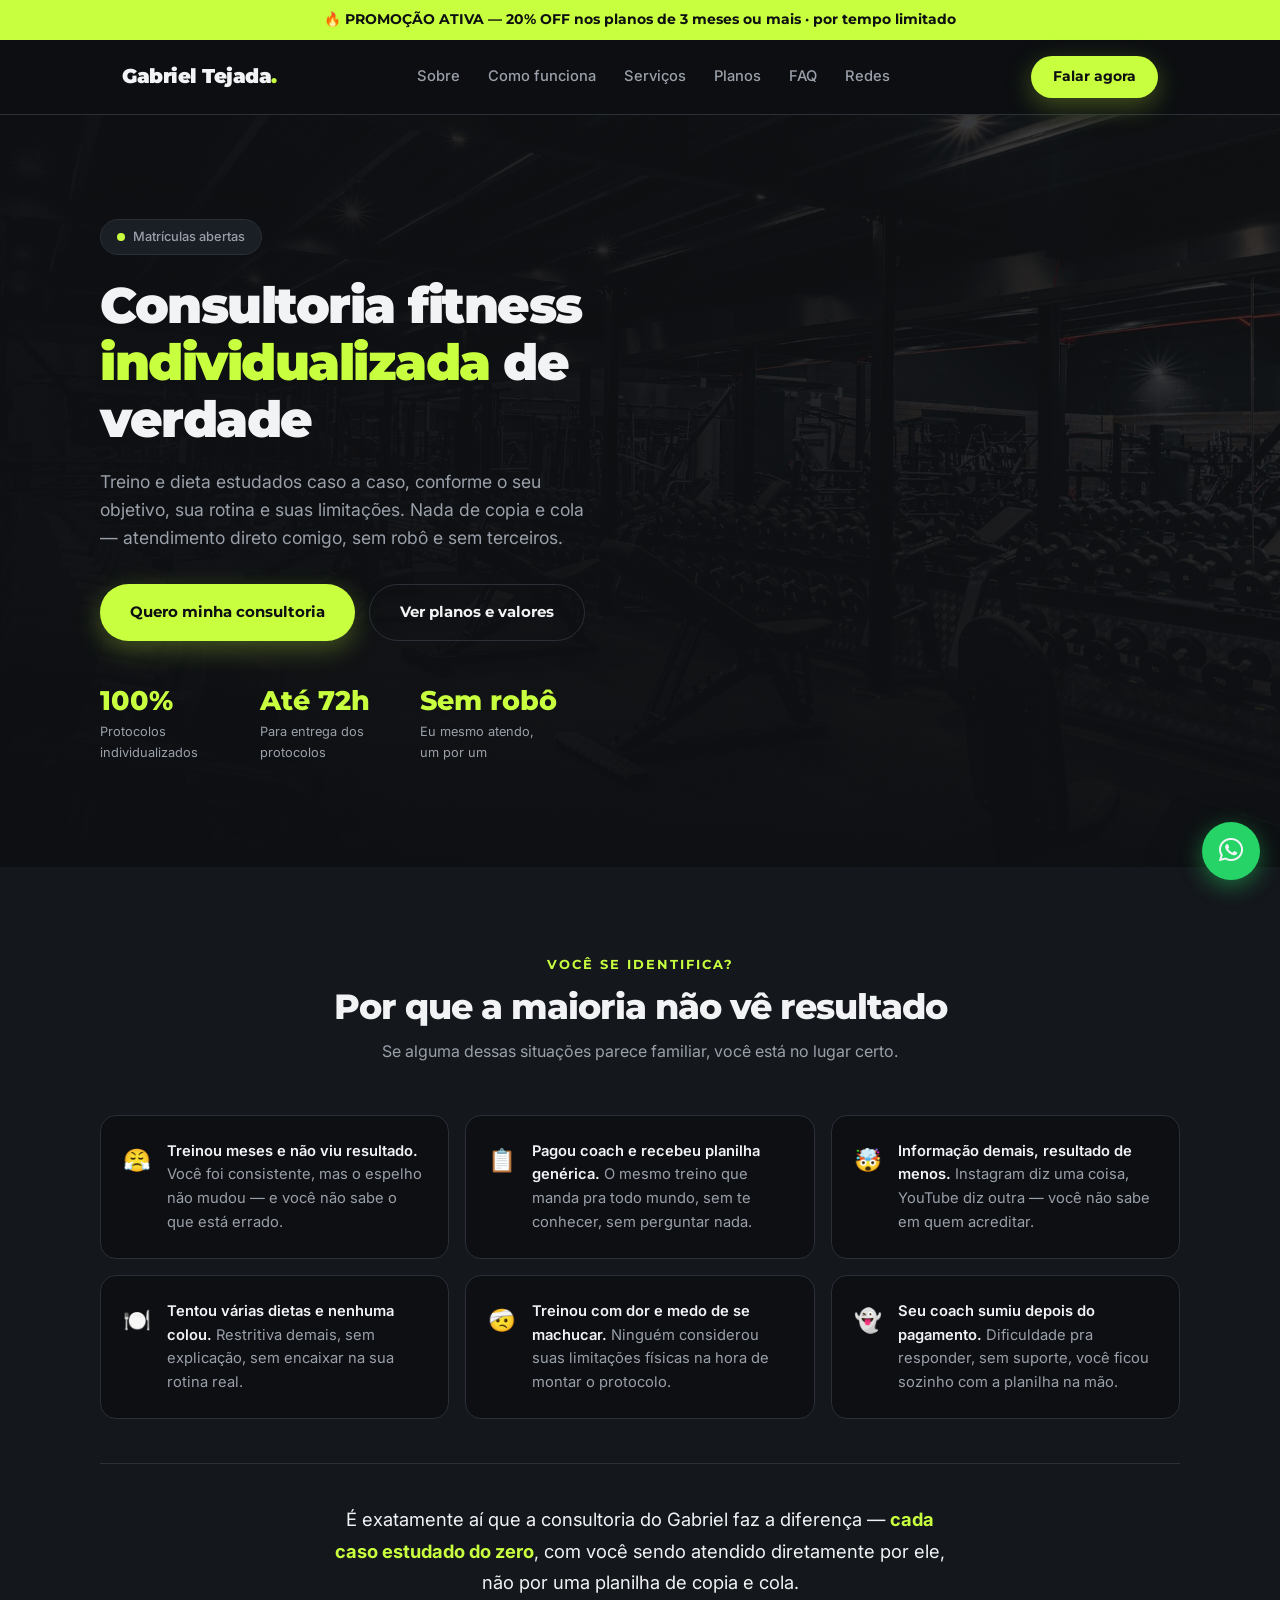
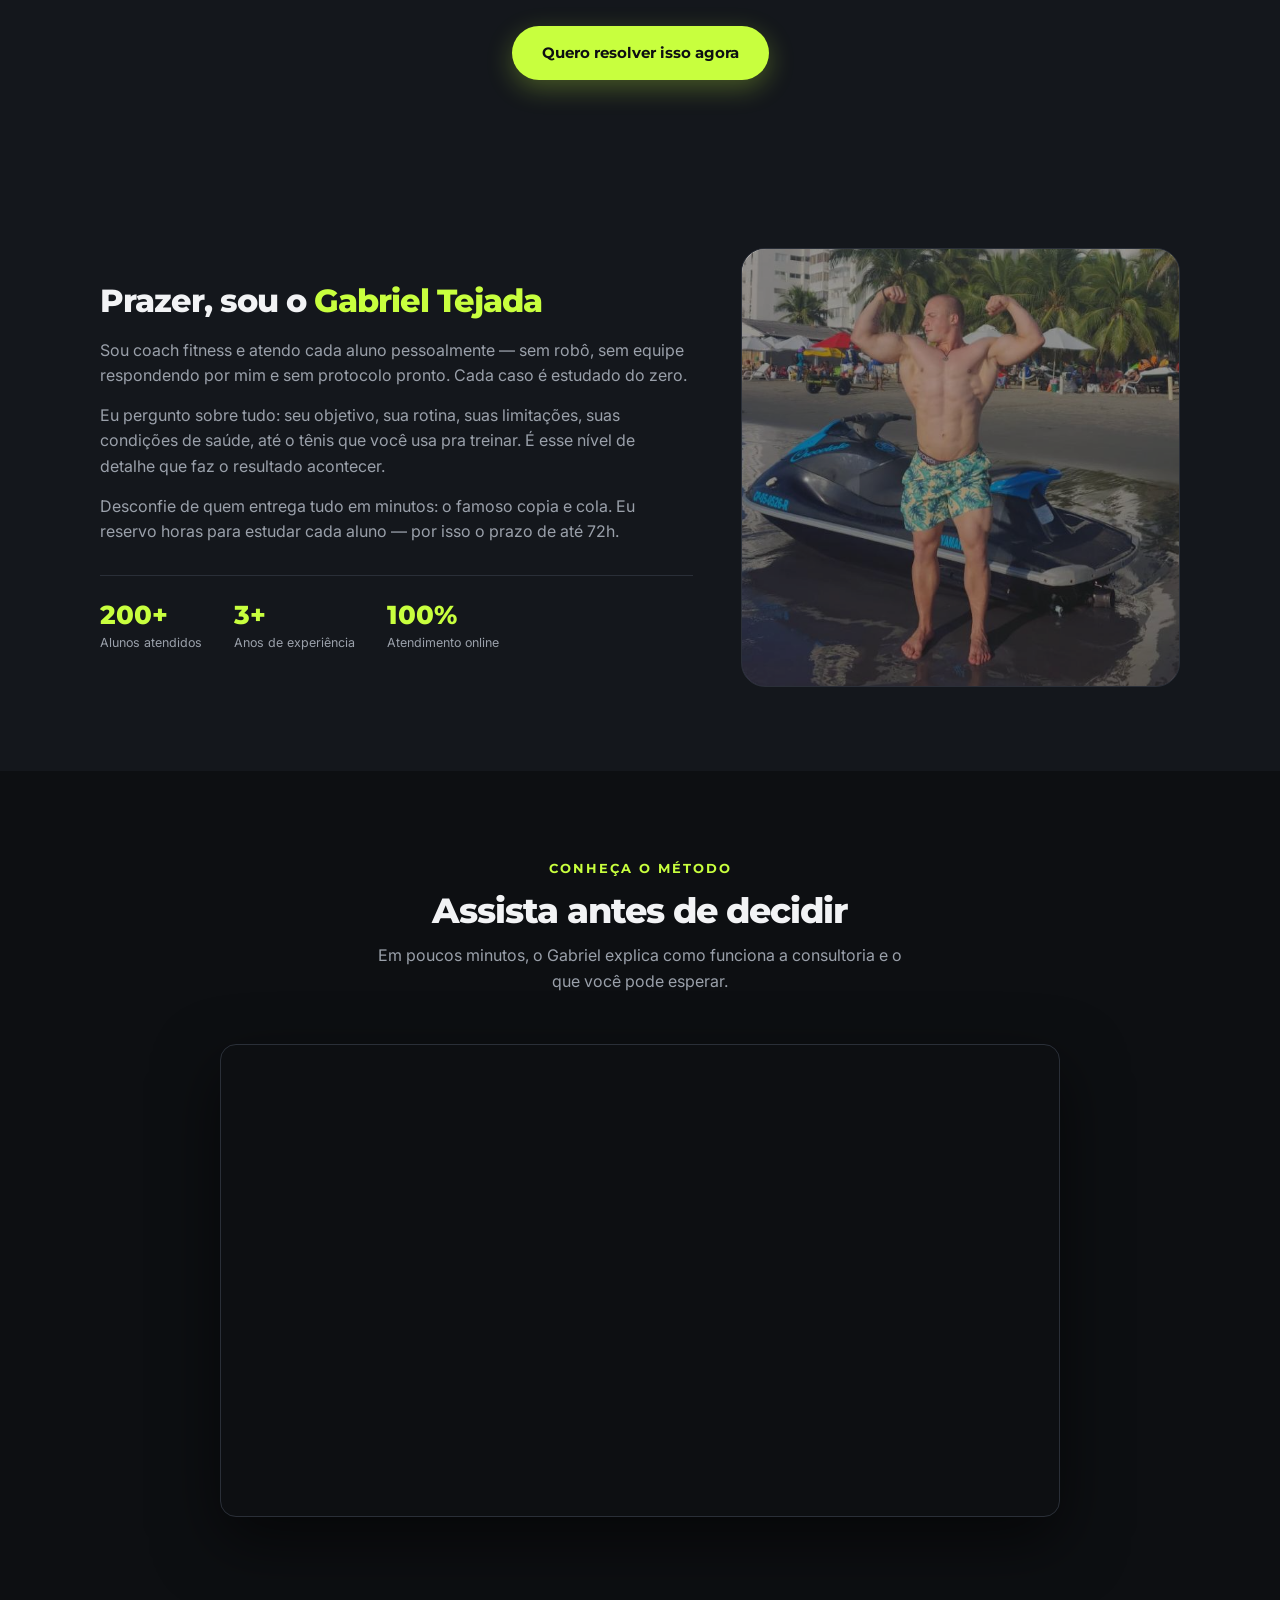
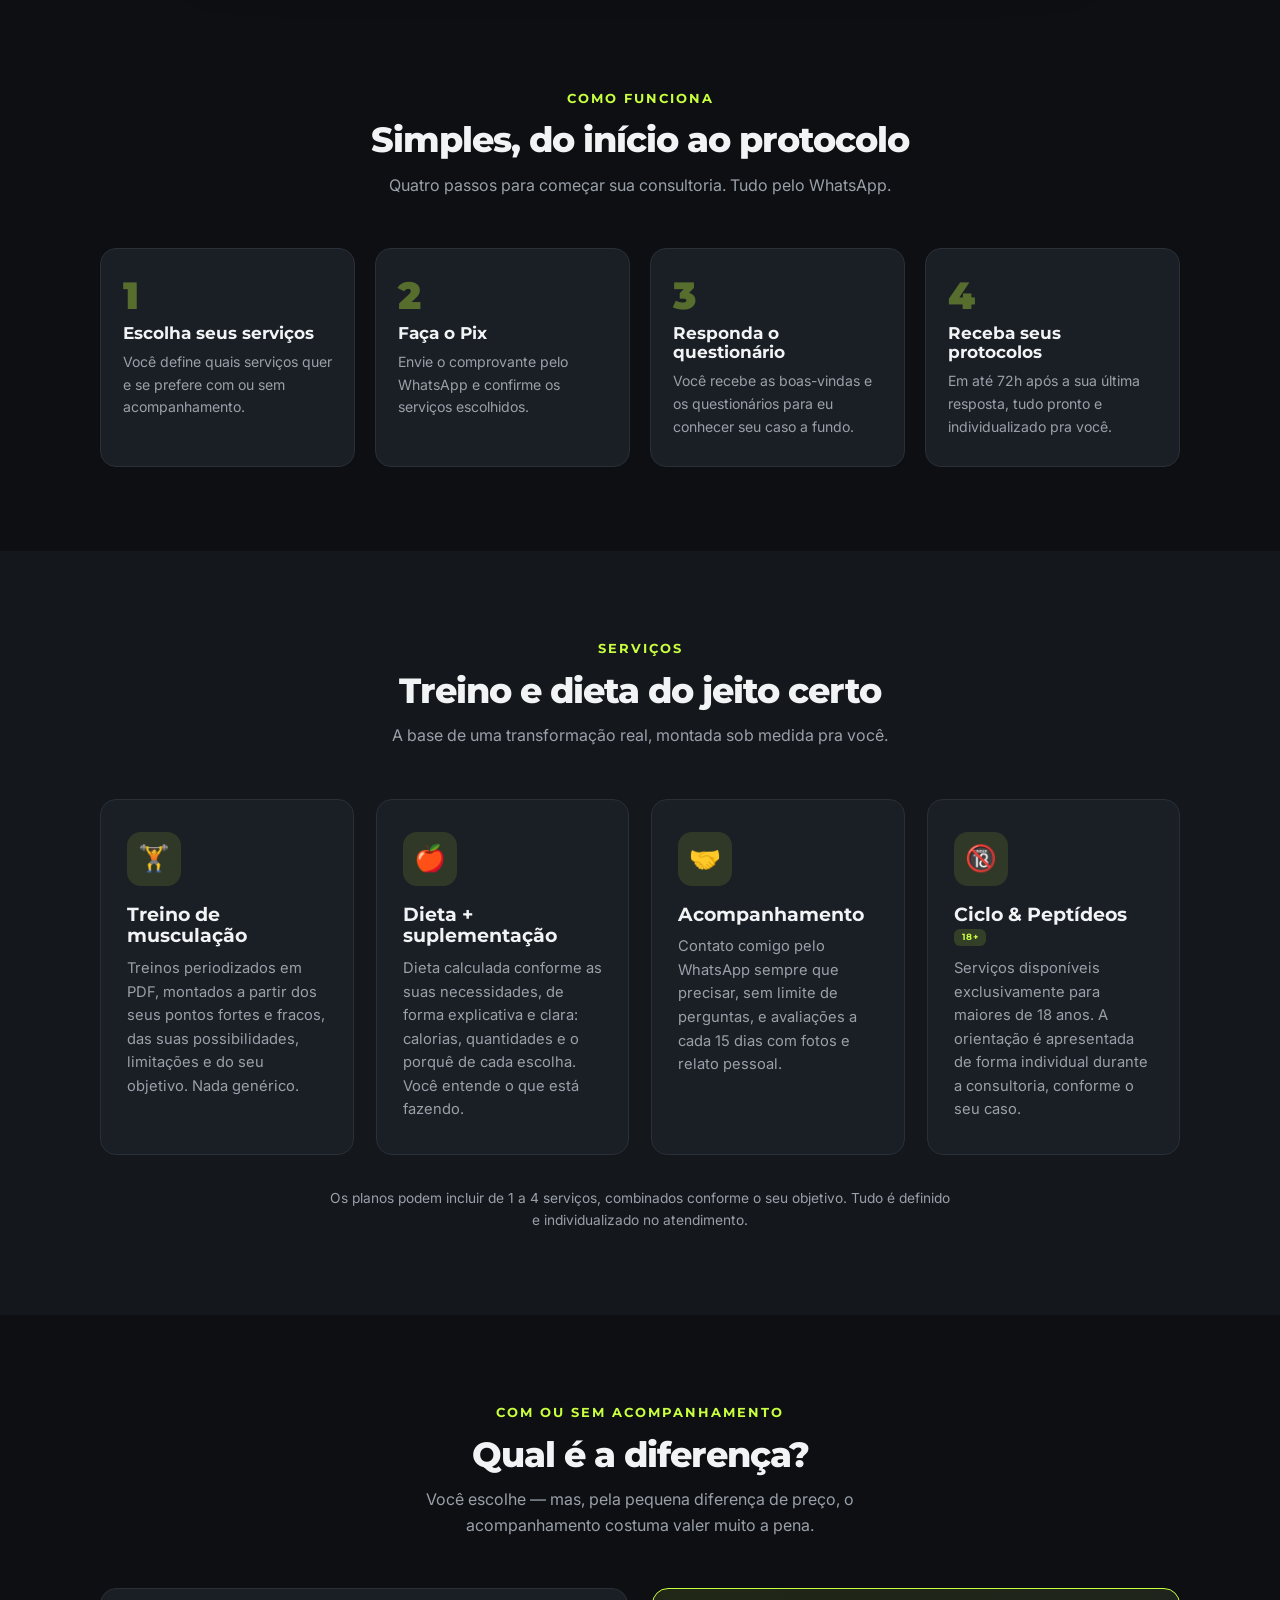
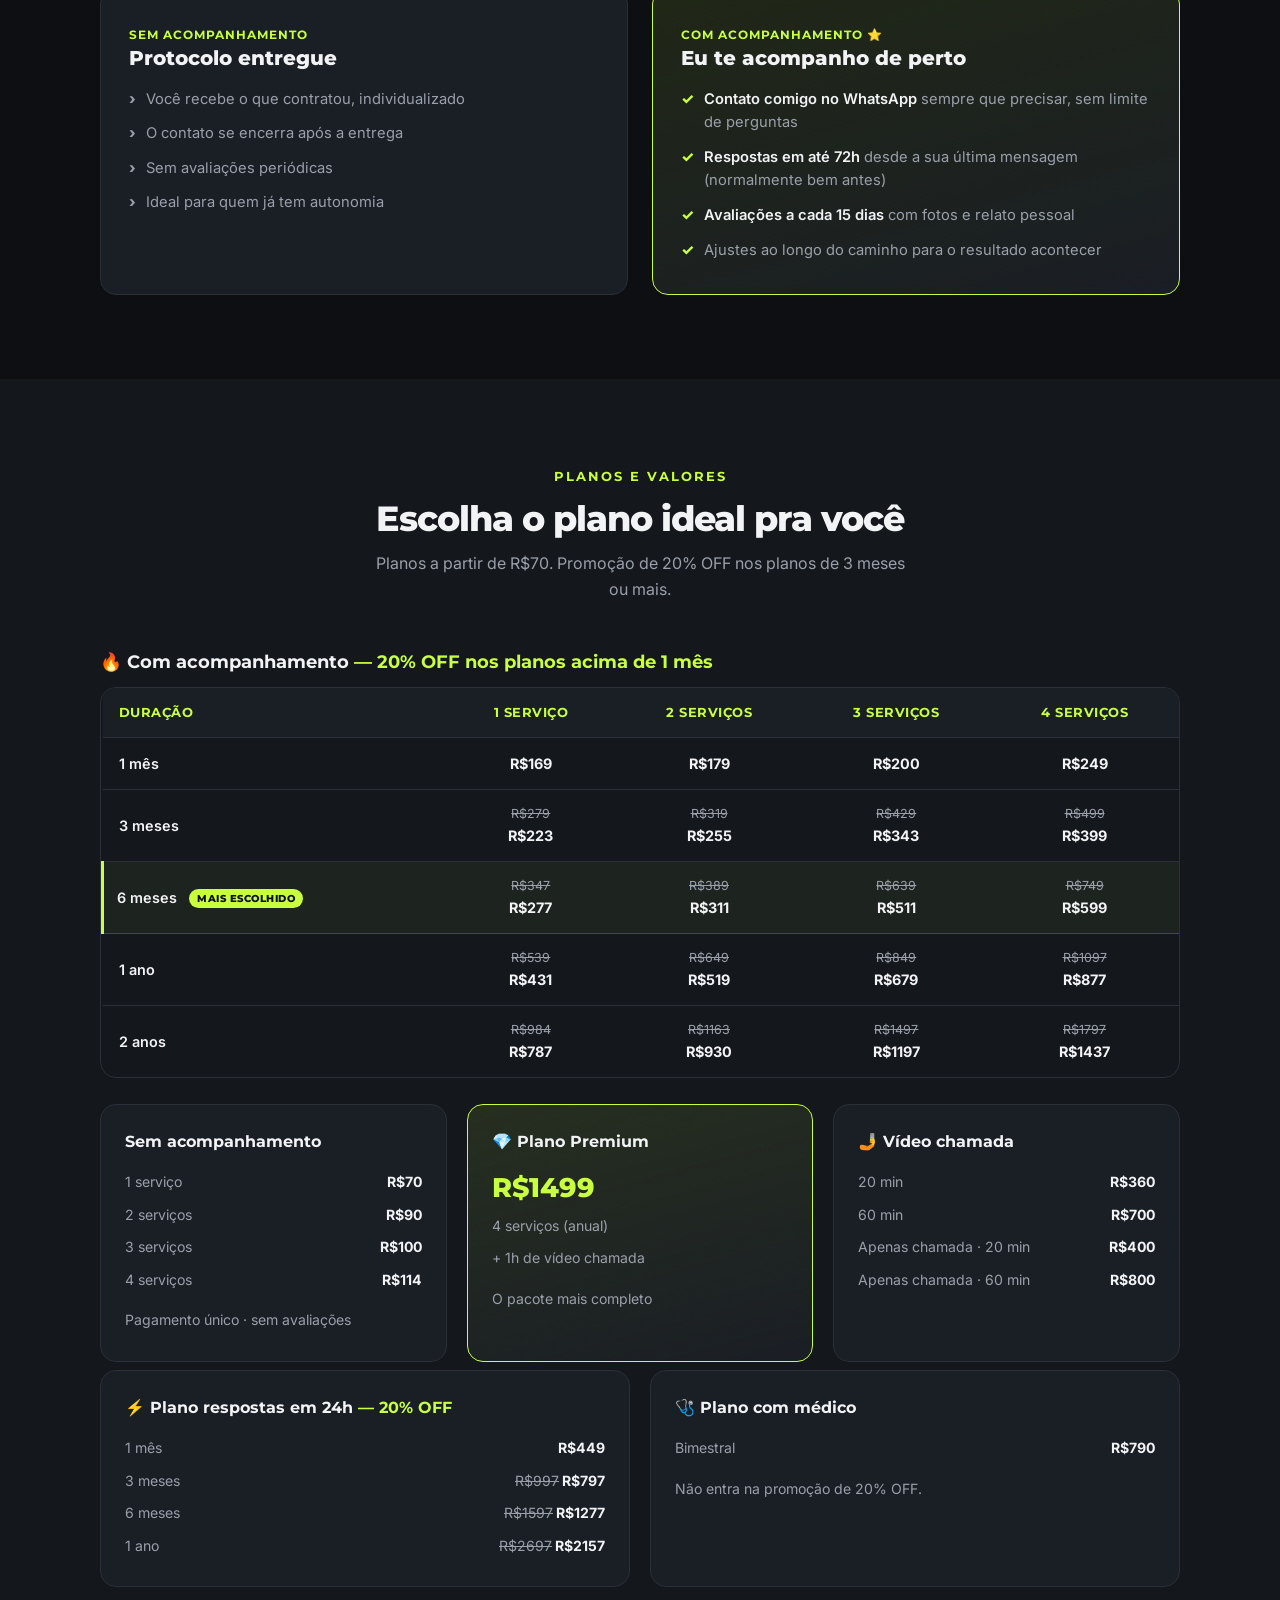
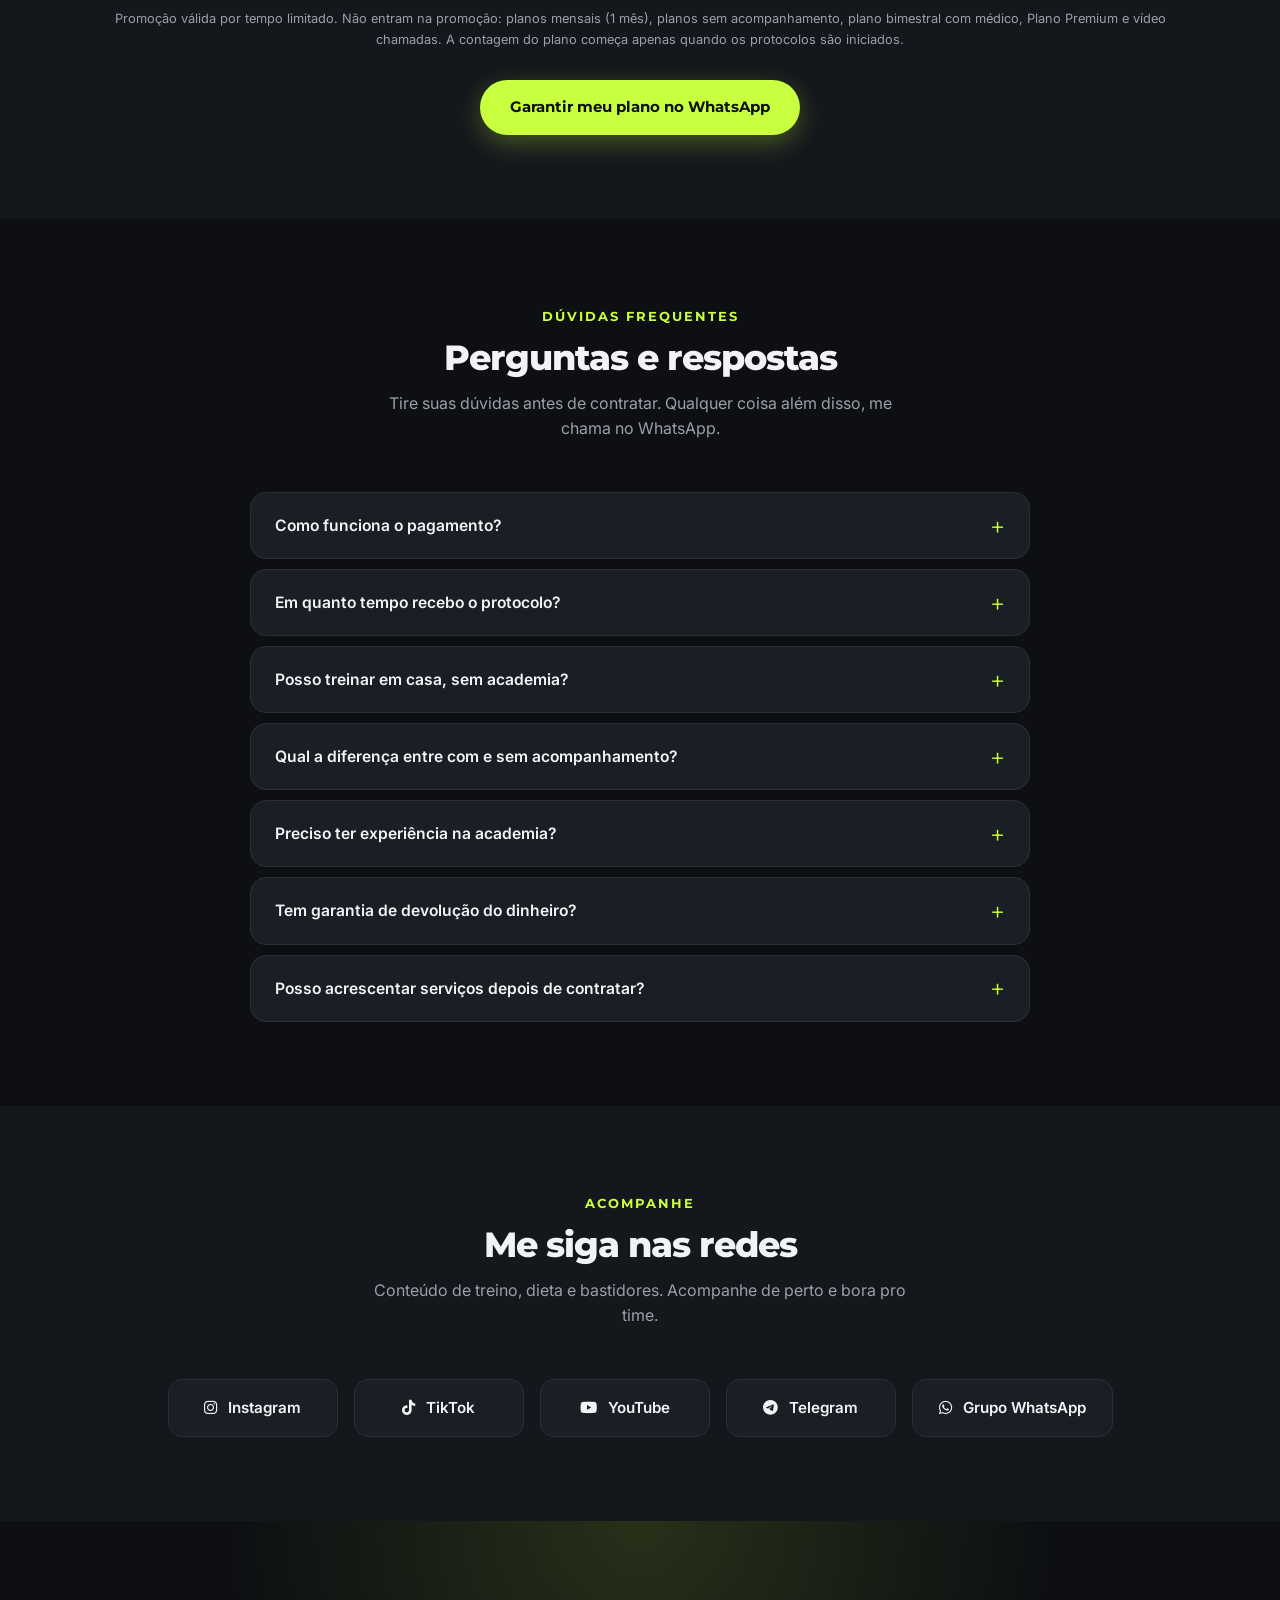
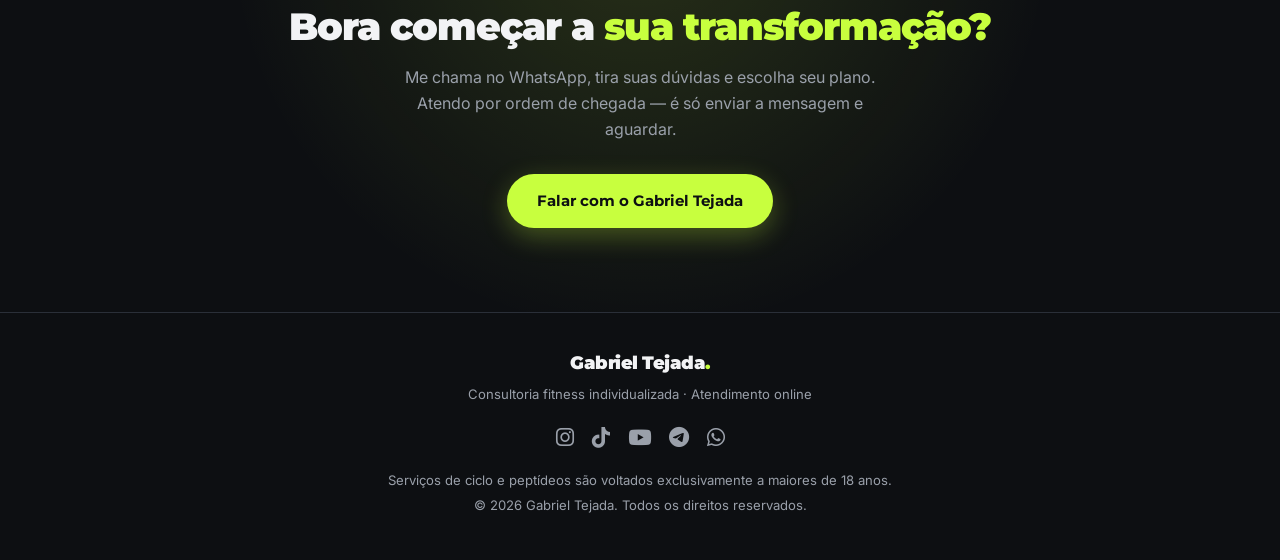
==== commit 2aa18b83: "estrutura final" ====
--- a/index.html
+++ b/index.html
@@ -8,6 +8,59 @@
       name="description"
       content="Consultoria fitness individualizada — treino e dieta estudados caso a caso. Atendimento pessoal, sem robô e sem copia e cola."
     />
+    <!-- Open Graph — atualiza og:url e og:image com a URL final do site após publicar -->
+    <meta property="og:type" content="website" />
+    <meta
+      property="og:title"
+      content="Gabriel Tejada | Consultoria Fitness Individualizada"
+    />
+    <meta
+      property="og:description"
+      content="Treino e dieta estudados caso a caso, conforme o seu objetivo e rotina. Atendimento direto, sem robô. Planos a partir de R$70."
+    />
+    <meta property="og:image" content="assets/images/Gabriel.png" />
+    <meta property="og:url" content="" />
+    <meta name="twitter:card" content="summary_large_image" />
+    <meta
+      name="twitter:title"
+      content="Gabriel Tejada | Consultoria Fitness Individualizada"
+    />
+    <meta
+      name="twitter:description"
+      content="Treino e dieta estudados caso a caso. Atendimento direto, sem robô. Planos a partir de R$70."
+    />
+    <meta name="twitter:image" content="assets/images/Gabriel.png" />
+    <!-- Preencha o href abaixo com a URL final do domínio após publicar -->
+    <link rel="canonical" href="" />
+    <meta name="theme-color" content="#0d0f12" />
+    <!-- Fallback: garante que o conteúdo aparece mesmo sem JavaScript -->
+    <noscript>
+      <style>.fade-in { opacity: 1 !important; transform: none !important; }</style>
+    </noscript>
+    <!-- Schema.org — atualiza "url" com o domínio final após publicar -->
+    <script type="application/ld+json">
+    {
+      "@context": "https://schema.org",
+      "@type": "Person",
+      "name": "Gabriel Tejada",
+      "jobTitle": "Coach Fitness",
+      "description": "Consultoria fitness individualizada — treino e dieta estudados caso a caso. Atendimento pessoal, sem robô e sem copia e cola.",
+      "url": "",
+      "image": "assets/images/Gabriel.png",
+      "sameAs": [
+        "https://www.instagram.com/gabrieltejada_ofc/",
+        "https://www.youtube.com/@GabrielTejadaOFC",
+        "https://www.tiktok.com/@tejada_ofc",
+        "https://t.me/+OJR5g0AvkYIzMzEx"
+      ],
+      "contactPoint": {
+        "@type": "ContactPoint",
+        "contactType": "customer service",
+        "telephone": "+5545999784790",
+        "availableLanguage": "Portuguese"
+      }
+    }
+    </script>
 
     <!-- ==========================================================
      COMO EDITAR ESTA PÁGINA (leia antes de publicar):
@@ -33,7 +86,17 @@
       href="https://fonts.googleapis.com/css2?family=Montserrat:wght@600;700;800;900&family=Inter:wght@400;500;600&display=swap"
       rel="stylesheet"
     />
-    <link rel="stylesheet" href="https://cdnjs.cloudflare.com/ajax/libs/font-awesome/6.5.2/css/all.min.css" />
+    <link
+      rel="stylesheet"
+      href="https://cdnjs.cloudflare.com/ajax/libs/font-awesome/6.5.2/css/all.min.css"
+      media="print"
+      onload="this.media='all'"
+    />
+    <noscript
+      ><link
+        rel="stylesheet"
+        href="https://cdnjs.cloudflare.com/ajax/libs/font-awesome/6.5.2/css/all.min.css"
+    /></noscript>
     <link rel="stylesheet" href="assets/css/style.css" />
   </head>
   <body>
@@ -50,8 +113,17 @@
           <a href="#como-funciona">Como funciona</a>
           <a href="#servicos">Serviços</a>
           <a href="#planos">Planos</a>
+          <a href="#faq">FAQ</a>
           <a href="#redes">Redes</a>
         </div>
+        <button
+          type="button"
+          class="hamburger"
+          aria-label="Menu"
+          aria-expanded="false"
+        >
+          <span></span><span></span><span></span>
+        </button>
         <a href="https://wa.me/5545999784790" class="btn btn-primario nav-cta"
           >Falar agora</a
         >
@@ -98,6 +170,74 @@
       </div>
     </section>
 
+    <!-- ================= DOR ================= -->
+    <section class="dor">
+      <div class="wrap">
+        <div class="sec-titulo">
+          <span class="tag">Você se identifica?</span>
+          <h2>Por que a maioria não vê resultado</h2>
+          <p>
+            Se alguma dessas situações parece familiar, você está no lugar
+            certo.
+          </p>
+        </div>
+        <div class="dor-grid">
+          <div class="dor-card">
+            <div class="dor-ico">😤</div>
+            <p>
+              <b>Treinou meses e não viu resultado.</b> Você foi consistente,
+              mas o espelho não mudou — e você não sabe o que está errado.
+            </p>
+          </div>
+          <div class="dor-card">
+            <div class="dor-ico">📋</div>
+            <p>
+              <b>Pagou coach e recebeu planilha genérica.</b> O mesmo treino que
+              manda pra todo mundo, sem te conhecer, sem perguntar nada.
+            </p>
+          </div>
+          <div class="dor-card">
+            <div class="dor-ico">🤯</div>
+            <p>
+              <b>Informação demais, resultado de menos.</b> Instagram diz uma
+              coisa, YouTube diz outra — você não sabe em quem acreditar.
+            </p>
+          </div>
+          <div class="dor-card">
+            <div class="dor-ico">🍽️</div>
+            <p>
+              <b>Tentou várias dietas e nenhuma colou.</b> Restritiva demais,
+              sem explicação, sem encaixar na sua rotina real.
+            </p>
+          </div>
+          <div class="dor-card">
+            <div class="dor-ico">🤕</div>
+            <p>
+              <b>Treinou com dor e medo de se machucar.</b> Ninguém considerou
+              suas limitações físicas na hora de montar o protocolo.
+            </p>
+          </div>
+          <div class="dor-card">
+            <div class="dor-ico">👻</div>
+            <p>
+              <b>Seu coach sumiu depois do pagamento.</b> Dificuldade pra
+              responder, sem suporte, você ficou sozinho com a planilha na mão.
+            </p>
+          </div>
+        </div>
+        <div class="dor-virada">
+          <p>
+            É exatamente aí que a consultoria do Gabriel faz a diferença —
+            <span>cada caso estudado do zero</span>, com você sendo atendido
+            diretamente por ele, não por uma planilha de copia e cola.
+          </p>
+          <a href="https://wa.me/5545999784790" class="btn btn-primario dor-cta-btn">
+            Quero resolver isso agora
+          </a>
+        </div>
+      </div>
+    </section>
+
     <!-- ================= SOBRE ================= -->
     <section class="sobre" id="sobre">
       <div class="wrap sobre-grid">
@@ -117,12 +257,30 @@
             Desconfie de quem entrega tudo em minutos: o famoso copia e cola. Eu
             reservo horas para estudar cada aluno — por isso o prazo de até 72h.
           </p>
+          <!-- Atualize os números abaixo com os dados reais do Gabriel -->
+          <div class="sobre-stats">
+            <div class="sobre-stat">
+              <div class="num">200+</div>
+              <div class="lbl">Alunos atendidos</div>
+            </div>
+            <div class="sobre-stat">
+              <div class="num">3+</div>
+              <div class="lbl">Anos de experiência</div>
+            </div>
+            <div class="sobre-stat">
+              <div class="num">100%</div>
+              <div class="lbl">Atendimento online</div>
+            </div>
+          </div>
         </div>
         <div class="sobre-foto">
           <img
             src="assets/images/Gabriel.png"
             alt="Gabriel Tejada"
             class="foto-real foto-gabriel"
+            width="600"
+            height="600"
+            loading="lazy"
           />
         </div>
       </div>
@@ -381,8 +539,10 @@
                   ><span class="preco-novo">R$399</span>
                 </td>
               </tr>
-              <tr>
-                <td class="dur">6 meses</td>
+              <tr class="tr-popular">
+                <td class="dur">
+                  6 meses <span class="badge-popular">Mais escolhido</span>
+                </td>
                 <td>
                   <span class="preco-velho">R$347</span
                   ><span class="preco-novo">R$277</span>
@@ -514,7 +674,8 @@
     </section>
 
     <!-- ================= DEPOIMENTOS ================= -->
-    <section id="depoimentos">
+    <!-- Seção oculta até ter depoimentos reais — remova o atributo "hidden" quando estiver pronto -->
+    <section id="depoimentos" hidden>
       <div class="wrap">
         <div class="sec-titulo">
           <span class="tag">Resultados</span>
@@ -580,6 +741,85 @@
       </div>
     </section>
 
+    <!-- ================= FAQ ================= -->
+    <section class="faq" id="faq">
+      <div class="wrap">
+        <div class="sec-titulo">
+          <span class="tag">Dúvidas frequentes</span>
+          <h2>Perguntas e respostas</h2>
+          <p>
+            Tire suas dúvidas antes de contratar. Qualquer coisa além disso, me
+            chama no WhatsApp.
+          </p>
+        </div>
+        <div class="faq-lista">
+          <details>
+            <summary>Como funciona o pagamento?</summary>
+            <p class="faq-resp">
+              Tudo via Pix. Após você escolher os serviços, envio os dados de
+              pagamento pelo WhatsApp. Confirmado o comprovante, você já recebe
+              as boas-vindas e o questionário para começar.
+            </p>
+          </details>
+
+          <details>
+            <summary>Em quanto tempo recebo o protocolo?</summary>
+            <p class="faq-resp">
+              Em até 72h após a sua última resposta ao questionário. Esse prazo
+              existe porque cada protocolo é estudado individualmente — sem
+              copia e cola. Na prática, costuma ser bem antes disso.
+            </p>
+          </details>
+
+          <details>
+            <summary>Posso treinar em casa, sem academia?</summary>
+            <p class="faq-resp">
+              Sim. Os treinos são montados conforme o equipamento que você tem
+              disponível — academia completa, espaço em casa ou somente o peso
+              do próprio corpo. Isso é justamente parte do questionário inicial.
+            </p>
+          </details>
+
+          <details>
+            <summary>Qual a diferença entre com e sem acompanhamento?</summary>
+            <p class="faq-resp">
+              Sem acompanhamento você recebe o protocolo e o contato encerra
+              após a entrega. Com acompanhamento, você tem acesso direto a mim
+              pelo WhatsApp para dúvidas sem limite de perguntas, além de
+              avaliações a cada 15 dias para ajustar o que for necessário.
+            </p>
+          </details>
+
+          <details>
+            <summary>Preciso ter experiência na academia?</summary>
+            <p class="faq-resp">
+              Não. Os protocolos são adaptados ao seu nível — iniciante,
+              intermediário ou avançado. Tudo é explicado de forma clara,
+              inclusive o porquê de cada exercício e de cada escolha alimentar.
+            </p>
+          </details>
+
+          <details>
+            <summary>Tem garantia de devolução do dinheiro?</summary>
+            <p class="faq-resp">
+              Devido à natureza do serviço (entrega de protocolo personalizado),
+              não há reembolso após a entrega. Se tiver qualquer dúvida antes de
+              contratar, me chame no WhatsApp — respondo tudo antes do
+              pagamento.
+            </p>
+          </details>
+
+          <details>
+            <summary>Posso acrescentar serviços depois de contratar?</summary>
+            <p class="faq-resp">
+              Sim. Entre em contato pelo WhatsApp e combinamos o acréscimo
+              conforme o seu plano atual.
+            </p>
+          </details>
+        </div>
+      </div>
+    </section>
+
     <!-- ================= REDES SOCIAIS ================= -->
     <section class="redes" id="redes">
       <div class="wrap">
@@ -592,19 +832,44 @@
           </p>
         </div>
         <div class="redes-botoes">
-          <a href="https://www.instagram.com/gabrieltejada_ofc/" class="rede" target="_blank" rel="noopener">
+          <a
+            href="https://www.instagram.com/gabrieltejada_ofc/"
+            class="rede"
+            target="_blank"
+            rel="noopener"
+          >
             <i class="fa-brands fa-instagram"></i> Instagram
           </a>
-          <a href="https://www.tiktok.com/@tejada_ofc" class="rede" target="_blank" rel="noopener">
+          <a
+            href="https://www.tiktok.com/@tejada_ofc"
+            class="rede"
+            target="_blank"
+            rel="noopener"
+          >
             <i class="fa-brands fa-tiktok"></i> TikTok
           </a>
-          <a href="https://www.youtube.com/@GabrielTejadaOFC" class="rede" target="_blank" rel="noopener">
+          <a
+            href="https://www.youtube.com/@GabrielTejadaOFC"
+            class="rede"
+            target="_blank"
+            rel="noopener"
+          >
             <i class="fa-brands fa-youtube"></i> YouTube
           </a>
-          <a href="https://t.me/+OJR5g0AvkYIzMzEx" class="rede" target="_blank" rel="noopener">
+          <a
+            href="https://t.me/+OJR5g0AvkYIzMzEx"
+            class="rede"
+            target="_blank"
+            rel="noopener"
+          >
             <i class="fa-brands fa-telegram"></i> Telegram
           </a>
-          <a href="https://chat.whatsapp.com/EVZUz7FN857JBDVYQPVd2Q" class="rede" target="_blank" rel="noopener">
+          <a
+            href="https://chat.whatsapp.com/EVZUz7FN857JBDVYQPVd2Q"
+            class="rede"
+            target="_blank"
+            rel="noopener"
+          >
             <i class="fa-brands fa-whatsapp"></i> Grupo WhatsApp
           </a>
         </div>
@@ -630,11 +895,41 @@
       <div class="logo">Gabriel Tejada<span class="destaque">.</span></div>
       <p>Consultoria fitness individualizada · Atendimento online</p>
       <div class="footer-redes">
-        <a href="https://www.instagram.com/gabrieltejada_ofc/" aria-label="Instagram" target="_blank" rel="noopener"><i class="fa-brands fa-instagram"></i></a>
-        <a href="https://www.tiktok.com/@tejada_ofc" aria-label="TikTok" target="_blank" rel="noopener"><i class="fa-brands fa-tiktok"></i></a>
-        <a href="https://www.youtube.com/@GabrielTejadaOFC" aria-label="YouTube" target="_blank" rel="noopener"><i class="fa-brands fa-youtube"></i></a>
-        <a href="https://t.me/+OJR5g0AvkYIzMzEx" aria-label="Telegram" target="_blank" rel="noopener"><i class="fa-brands fa-telegram"></i></a>
-        <a href="https://chat.whatsapp.com/EVZUz7FN857JBDVYQPVd2Q" aria-label="Grupo WhatsApp" target="_blank" rel="noopener"><i class="fa-brands fa-whatsapp"></i></a>
+        <a
+          href="https://www.instagram.com/gabrieltejada_ofc/"
+          aria-label="Instagram"
+          target="_blank"
+          rel="noopener"
+          ><i class="fa-brands fa-instagram"></i
+        ></a>
+        <a
+          href="https://www.tiktok.com/@tejada_ofc"
+          aria-label="TikTok"
+          target="_blank"
+          rel="noopener"
+          ><i class="fa-brands fa-tiktok"></i
+        ></a>
+        <a
+          href="https://www.youtube.com/@GabrielTejadaOFC"
+          aria-label="YouTube"
+          target="_blank"
+          rel="noopener"
+          ><i class="fa-brands fa-youtube"></i
+        ></a>
+        <a
+          href="https://t.me/+OJR5g0AvkYIzMzEx"
+          aria-label="Telegram"
+          target="_blank"
+          rel="noopener"
+          ><i class="fa-brands fa-telegram"></i
+        ></a>
+        <a
+          href="https://chat.whatsapp.com/EVZUz7FN857JBDVYQPVd2Q"
+          aria-label="Grupo WhatsApp"
+          target="_blank"
+          rel="noopener"
+          ><i class="fa-brands fa-whatsapp"></i
+        ></a>
       </div>
       <p>
         Serviços de ciclo e peptídeos são voltados exclusivamente a maiores de
@@ -647,7 +942,46 @@
       href="https://wa.me/5545999784790"
       class="wpp-flutuante"
       aria-label="WhatsApp"
-      >💬</a
-    >
+      ><i class="fa-brands fa-whatsapp"></i
+    ></a>
+    <script>
+      // Hamburger menu
+      const hamburger = document.querySelector(".hamburger");
+      const navLinks = document.querySelector(".nav-links");
+      hamburger.addEventListener("click", () => {
+        const aberto = navLinks.classList.toggle("aberto");
+        hamburger.classList.toggle("ativo");
+        hamburger.setAttribute("aria-expanded", aberto);
+      });
+      navLinks.querySelectorAll("a").forEach((a) => {
+        a.addEventListener("click", () => {
+          navLinks.classList.remove("aberto");
+          hamburger.classList.remove("ativo");
+          hamburger.setAttribute("aria-expanded", "false");
+        });
+      });
+
+      // Animações de entrada ao scroll
+      const observer = new IntersectionObserver(
+        (entries) => {
+          entries.forEach((e) => {
+            if (e.isIntersecting) {
+              e.target.classList.add("visivel");
+              observer.unobserve(e.target);
+            }
+          });
+        },
+        { threshold: 0.1, rootMargin: "0px 0px -40px 0px" },
+      );
+
+      document
+        .querySelectorAll(
+          ".sec-titulo, .passo, .card, .comp, .depo-card, .mini-card, details, .sobre-stat, .video-wrap, .dor-card, .dor-virada",
+        )
+        .forEach((el) => {
+          el.classList.add("fade-in");
+          observer.observe(el);
+        });
+    </script>
   </body>
 </html>
--- a/assets/css/style.css
+++ b/assets/css/style.css
@@ -3,7 +3,6 @@
   --cor-fundo-2: #14171c;
   --cor-card: #1a1e25;
   --cor-destaque: #c8ff3e;
-  --cor-destaque-escuro: #a4d619;
   --cor-texto: #f2f3f5;
   --cor-texto-suave: #9aa0aa;
   --borda: #2a2f38;
@@ -28,14 +27,25 @@
 .btn-secundario:hover { border-color: var(--cor-destaque); transform: translateY(-3px); }
 
 /* ---------- NAVBAR ---------- */
-header { position: sticky; top: 0; z-index: 50; background: rgba(13,15,18,.85); backdrop-filter: blur(10px); border-bottom: 1px solid var(--borda); }
+header { position: sticky; top: 0; z-index: 50; background: rgba(13,15,18,.85); -webkit-backdrop-filter: blur(10px); backdrop-filter: blur(10px); border-bottom: 1px solid var(--borda); }
 nav { max-width: 1080px; margin: 0 auto; padding: 16px 22px; display: flex; align-items: center; justify-content: space-between; }
 .logo { font-weight: 900; font-size: 1.25rem; letter-spacing: -.5px; }
 .nav-links { display: flex; gap: 28px; }
 .nav-links a { font-size: .92rem; color: var(--cor-texto-suave); font-weight: 500; transition: color .2s; }
 .nav-links a:hover { color: var(--cor-destaque); }
 .nav-cta { padding: 10px 22px; font-size: .85rem; }
-@media(max-width:820px) { .nav-links { display: none; } }
+/* hamburger */
+.hamburger { display: none; flex-direction: column; justify-content: center; gap: 5px; cursor: pointer; background: none; border: none; padding: 6px; }
+.hamburger span { display: block; width: 22px; height: 2px; background: var(--cor-texto); border-radius: 2px; transition: transform .3s ease, opacity .3s ease; }
+.hamburger.ativo span:nth-child(1) { transform: translateY(7px) rotate(45deg); }
+.hamburger.ativo span:nth-child(2) { opacity: 0; }
+.hamburger.ativo span:nth-child(3) { transform: translateY(-7px) rotate(-45deg); }
+@media(max-width:820px) {
+  .hamburger { display: flex; }
+  .nav-links { display: none; position: absolute; top: 100%; left: 0; right: 0; background: rgba(13,15,18,.97); border-bottom: 1px solid var(--borda); flex-direction: column; gap: 0; -webkit-backdrop-filter: blur(10px); backdrop-filter: blur(10px); z-index: 99; }
+  .nav-links.aberto { display: flex; }
+  .nav-links a { padding: 16px 22px; border-bottom: 1px solid var(--borda); font-size: 1rem; }
+}
 
 /* ---------- BARRA DE PROMOÇÃO ---------- */
 .promo-bar { background: var(--cor-destaque); color: #0d0f12; text-align: center; padding: 9px 16px; font-family: 'Montserrat', sans-serif; font-weight: 700; font-size: .85rem; }
@@ -59,6 +69,20 @@
 .sec-titulo h2 { font-size: 2.2rem; font-weight: 800; letter-spacing: -1px; margin-top: 10px; }
 .sec-titulo p { color: var(--cor-texto-suave); margin-top: 12px; max-width: 540px; margin-left: auto; margin-right: auto; }
 
+/* ---------- DOR ---------- */
+.dor { background: var(--cor-fundo-2); }
+.dor-grid { display: grid; grid-template-columns: repeat(3, 1fr); gap: 16px; }
+.dor-card { background: var(--cor-fundo); border: 1px solid var(--borda); border-radius: var(--raio); padding: 24px 22px; display: flex; gap: 16px; align-items: flex-start; }
+.dor-card .dor-ico { font-size: 1.4rem; flex-shrink: 0; margin-top: 2px; }
+.dor-card p { font-size: .92rem; color: var(--cor-texto-suave); line-height: 1.6; }
+.dor-card p b { color: var(--cor-texto); font-weight: 600; }
+.dor-virada { text-align: center; margin-top: 44px; padding-top: 40px; border-top: 1px solid var(--borda); }
+.dor-virada p { font-size: 1.15rem; color: var(--cor-texto); max-width: 620px; margin: 0 auto; line-height: 1.7; }
+.dor-virada p span { color: var(--cor-destaque); font-weight: 700; }
+.dor-cta-btn { margin-top: 28px; }
+@media(max-width:860px) { .dor-grid { grid-template-columns: 1fr 1fr; } }
+@media(max-width:520px) { .dor-grid { grid-template-columns: 1fr; } }
+
 /* ---------- SOBRE ---------- */
 .sobre { background: var(--cor-fundo-2); }
 .sobre-grid { display: grid; grid-template-columns: 1.15fr .85fr; gap: 48px; align-items: center; }
@@ -68,13 +92,13 @@
 .foto-gabriel { object-position: center 20%; }
 .sobre h2 { font-size: 2rem; font-weight: 800; letter-spacing: -1px; margin-bottom: 18px; }
 .sobre p { color: var(--cor-texto-suave); margin-bottom: 14px; }
-.sobre ul { list-style: none; margin-top: 22px; display: flex; flex-direction: column; gap: 12px; }
-.sobre li { display: flex; align-items: flex-start; gap: 11px; font-size: .95rem; }
-.sobre li .check { flex-shrink: 0; width: 22px; height: 22px; border-radius: 50%; background: var(--cor-destaque); color: #0d0f12; font-weight: 800; display: flex; align-items: center; justify-content: center; font-size: .75rem; margin-top: 2px; }
 @media(max-width:860px) { .sobre-grid { grid-template-columns: 1fr; gap: 32px; } .sobre-foto { max-width: 320px; margin: 0 auto; } }
+.sobre-stats { display: flex; gap: 32px; margin-top: 30px; flex-wrap: wrap; border-top: 1px solid var(--borda); padding-top: 24px; }
+.sobre-stat .num { font-family: 'Montserrat', sans-serif; font-weight: 800; font-size: 1.65rem; color: var(--cor-destaque); line-height: 1.1; }
+.sobre-stat .lbl { font-size: .78rem; color: var(--cor-texto-suave); margin-top: 4px; }
 
 /* ---------- VÍDEO ---------- */
-.video-secao { background: var(--cor-fundo-2); }
+.video-secao { background: var(--cor-fundo); }
 .video-wrap { position: relative; aspect-ratio: 16/9; border-radius: var(--raio); overflow: hidden; border: 1px solid var(--borda); max-width: 840px; margin: 0 auto; box-shadow: 0 24px 64px rgba(0,0,0,.55); }
 .video-wrap iframe { position: absolute; top: 0; left: 0; width: 100%; height: 100%; border: none; }
 
@@ -122,6 +146,10 @@
 th, td { padding: 14px 16px; text-align: center; font-size: .9rem; border-bottom: 1px solid var(--borda); }
 thead th { background: var(--cor-card); font-family: 'Montserrat', sans-serif; font-weight: 700; font-size: .82rem; color: var(--cor-destaque); text-transform: uppercase; letter-spacing: .5px; }
 thead th:first-child { text-align: left; }
+.tr-popular { background: rgba(200,255,62,.05); }
+.tr-popular td { border-top: 1px solid rgba(200,255,62,.25) !important; border-bottom: 1px solid rgba(200,255,62,.25) !important; }
+.tr-popular td.dur { border-left: 3px solid var(--cor-destaque); padding-left: 13px; }
+.badge-popular { display: inline-block; background: var(--cor-destaque); color: #0d0f12; font-size: .6rem; font-weight: 800; padding: 2px 8px; border-radius: 20px; margin-left: 8px; font-family: 'Montserrat', sans-serif; letter-spacing: .5px; text-transform: uppercase; vertical-align: middle; white-space: nowrap; }
 tbody tr:last-child td { border-bottom: none; }
 td.dur { text-align: left; font-weight: 600; color: var(--cor-texto); }
 .preco-velho { color: var(--cor-texto-suave); text-decoration: line-through; font-size: .78rem; display: block; }
@@ -162,7 +190,25 @@
 .redes-botoes { display: flex; gap: 16px; justify-content: center; flex-wrap: wrap; margin-top: 30px; }
 .rede { display: flex; align-items: center; gap: 11px; background: var(--cor-card); border: 1px solid var(--borda); padding: 16px 26px; border-radius: 14px; font-weight: 600; font-size: .95rem; transition: transform .15s ease, border-color .15s ease; min-width: 170px; justify-content: center; }
 .rede:hover { transform: translateY(-4px); border-color: var(--cor-destaque); }
-.rede .ri { font-size: 1.3rem; }
+
+/* ---------- ANIMAÇÕES DE ENTRADA ---------- */
+.fade-in { opacity: 0; transform: translateY(26px); transition: opacity .6s ease, transform .6s ease; }
+.fade-in.visivel { opacity: 1; transform: translateY(0); }
+@media (prefers-reduced-motion: reduce) {
+  html { scroll-behavior: auto; }
+  .fade-in { opacity: 1; transform: none; transition: none; }
+}
+
+/* ---------- FAQ ---------- */
+.faq { background: var(--cor-fundo); }
+.faq-lista { display: flex; flex-direction: column; gap: 10px; max-width: 780px; margin: 0 auto; }
+.faq-lista details { background: var(--cor-card); border: 1px solid var(--borda); border-radius: var(--raio); overflow: hidden; transition: border-color .2s; }
+.faq-lista details[open] { border-color: var(--cor-destaque); }
+.faq-lista summary { padding: 20px 24px; font-weight: 600; font-size: .98rem; cursor: pointer; list-style: none; display: flex; justify-content: space-between; align-items: center; gap: 16px; }
+.faq-lista summary::-webkit-details-marker { display: none; }
+.faq-lista summary::after { content: '+'; font-size: 1.5rem; font-weight: 300; color: var(--cor-destaque); flex-shrink: 0; line-height: 1; transition: transform .2s ease; }
+.faq-lista details[open] summary::after { transform: rotate(45deg); }
+.faq-resp { padding: 16px 24px 20px; color: var(--cor-texto-suave); font-size: .93rem; line-height: 1.75; border-top: 1px solid var(--borda); }
 
 /* ---------- CTA FINAL ---------- */
 .cta-final { background: radial-gradient(circle at 50% 0%,rgba(200,255,62,.14),transparent 55%), var(--cor-fundo); text-align: center; }
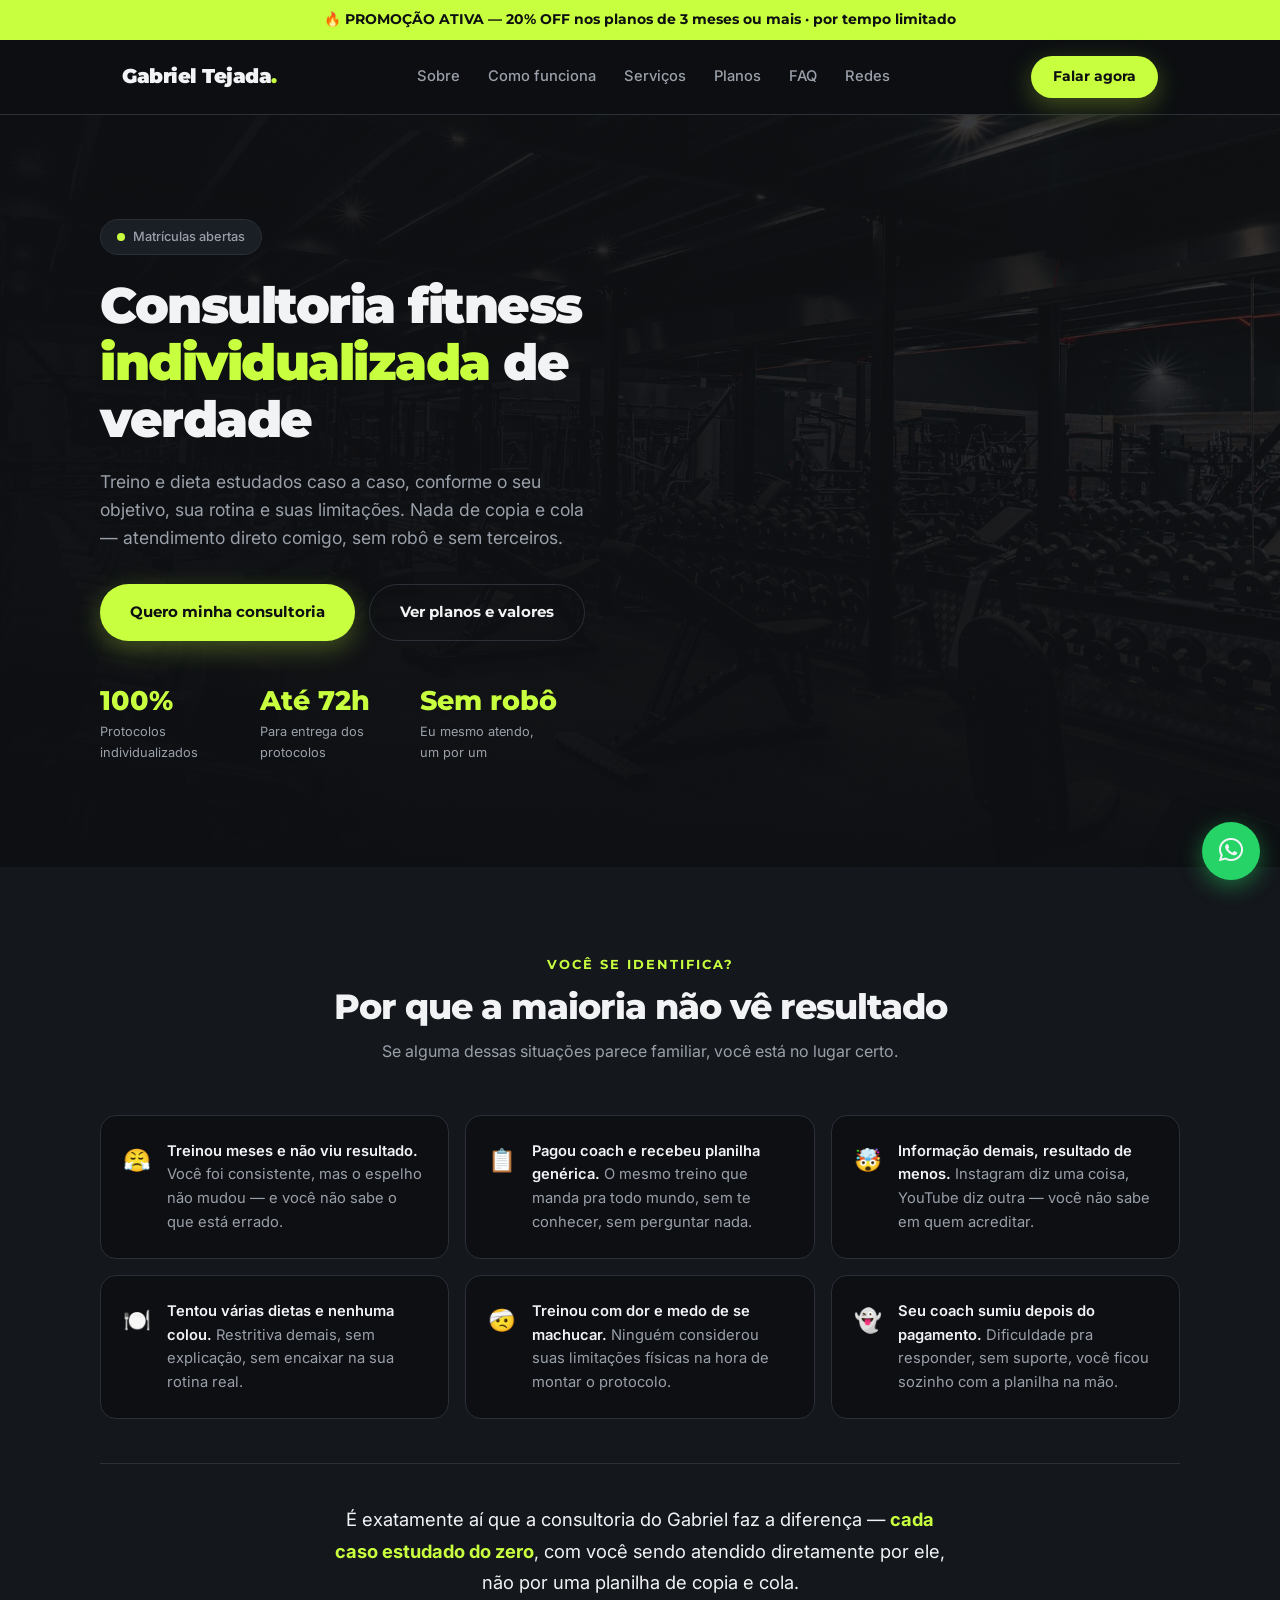
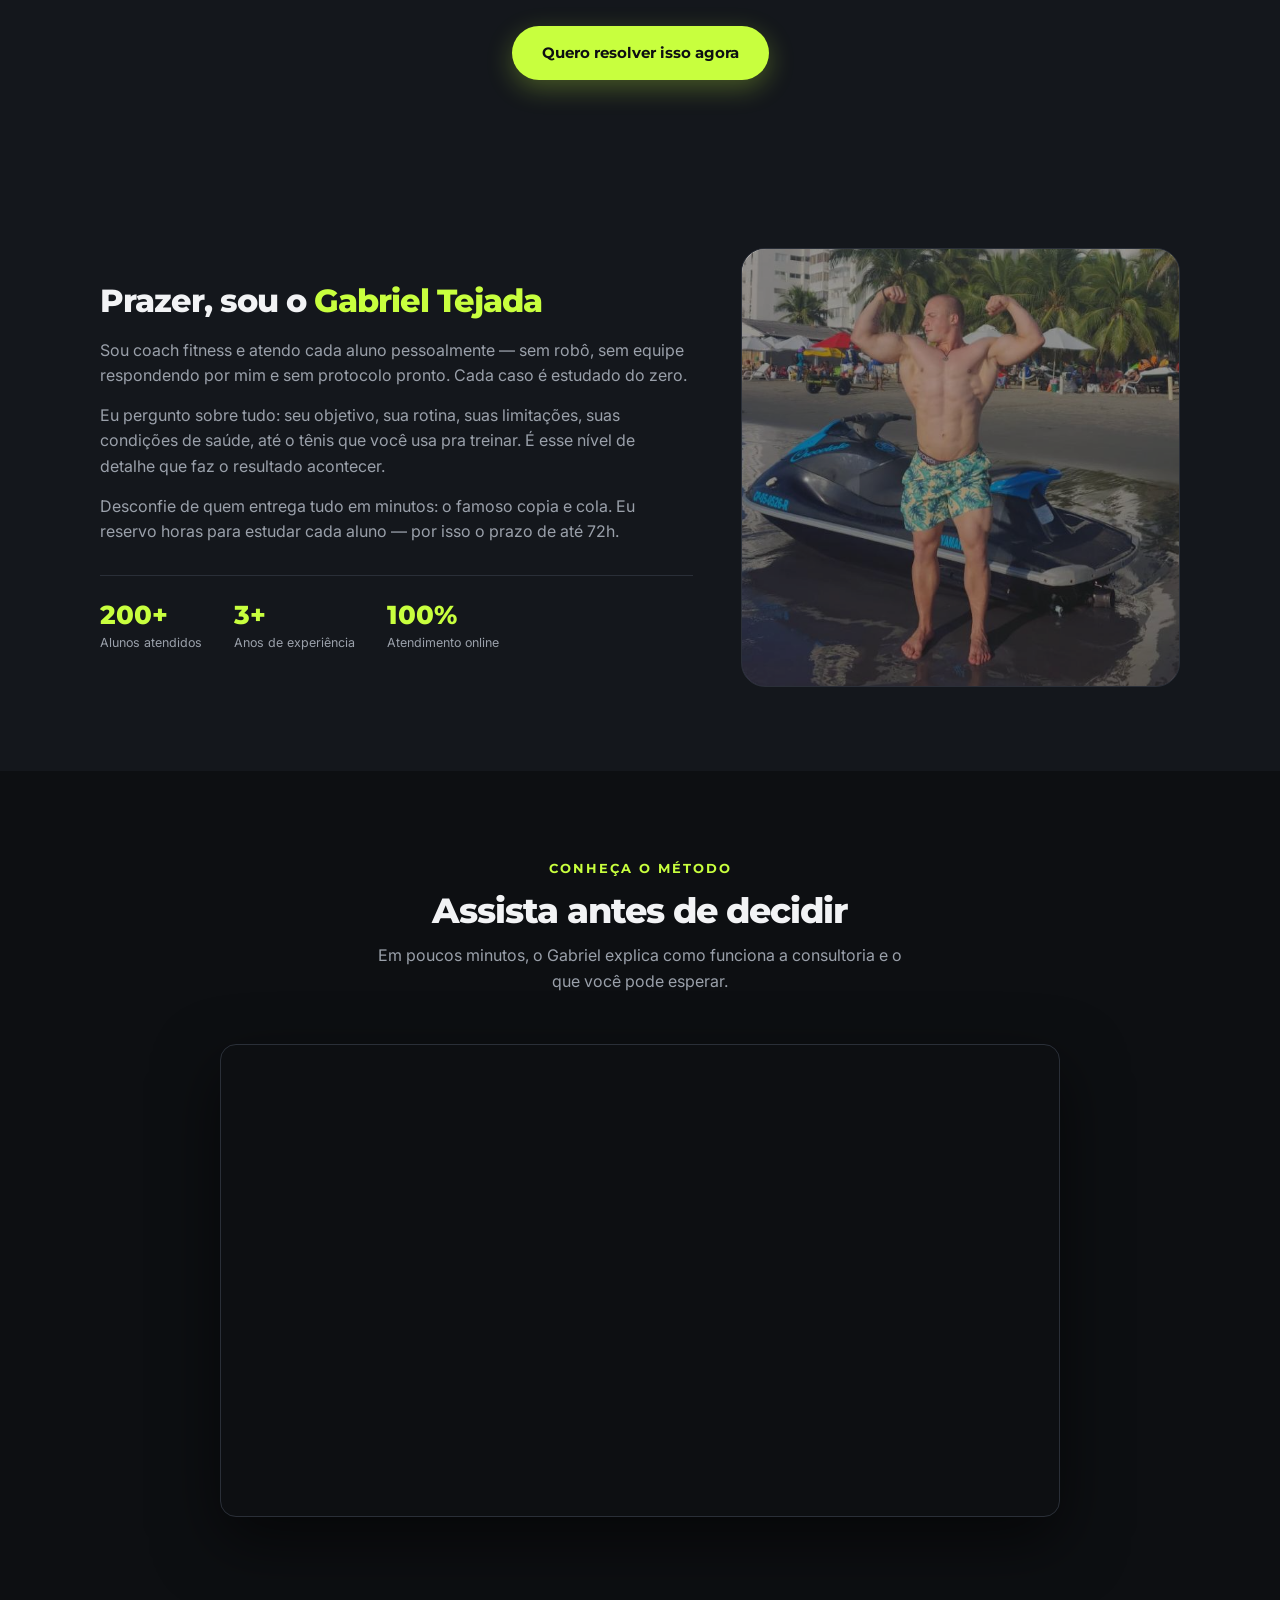
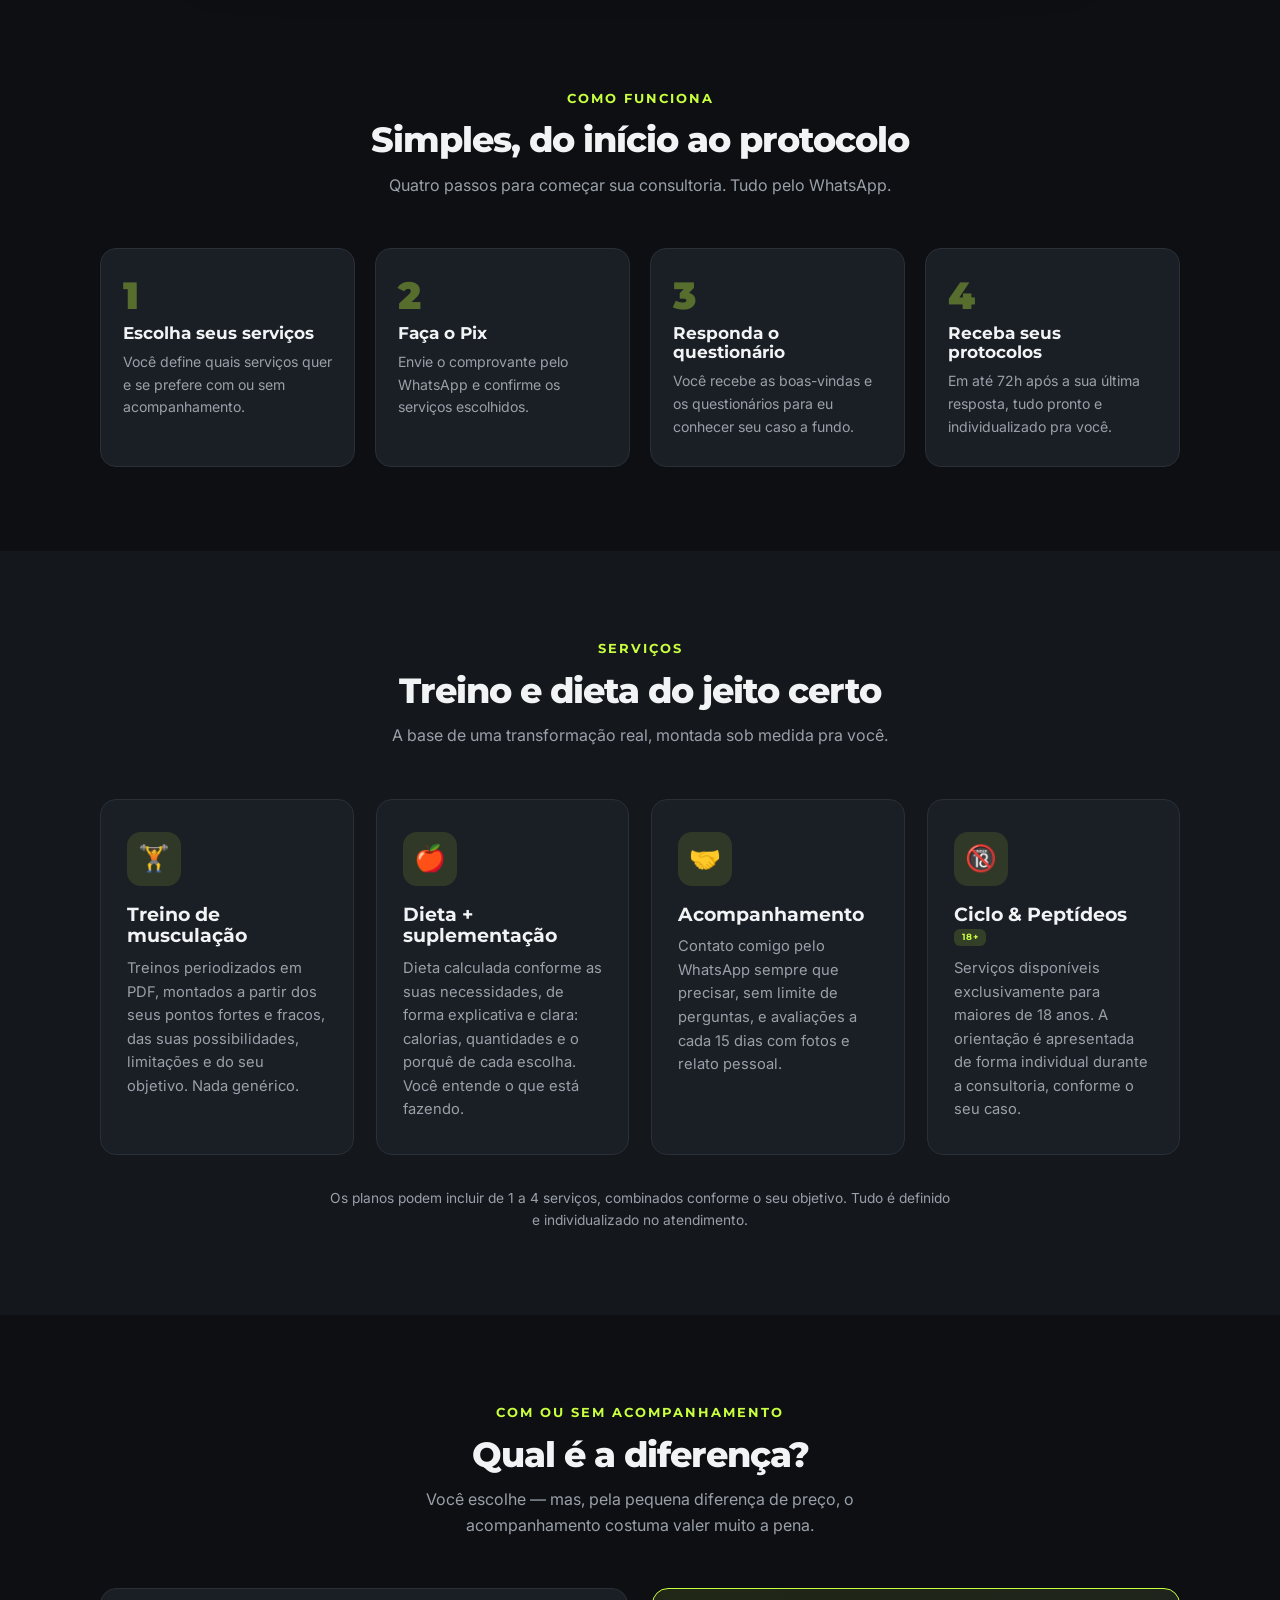
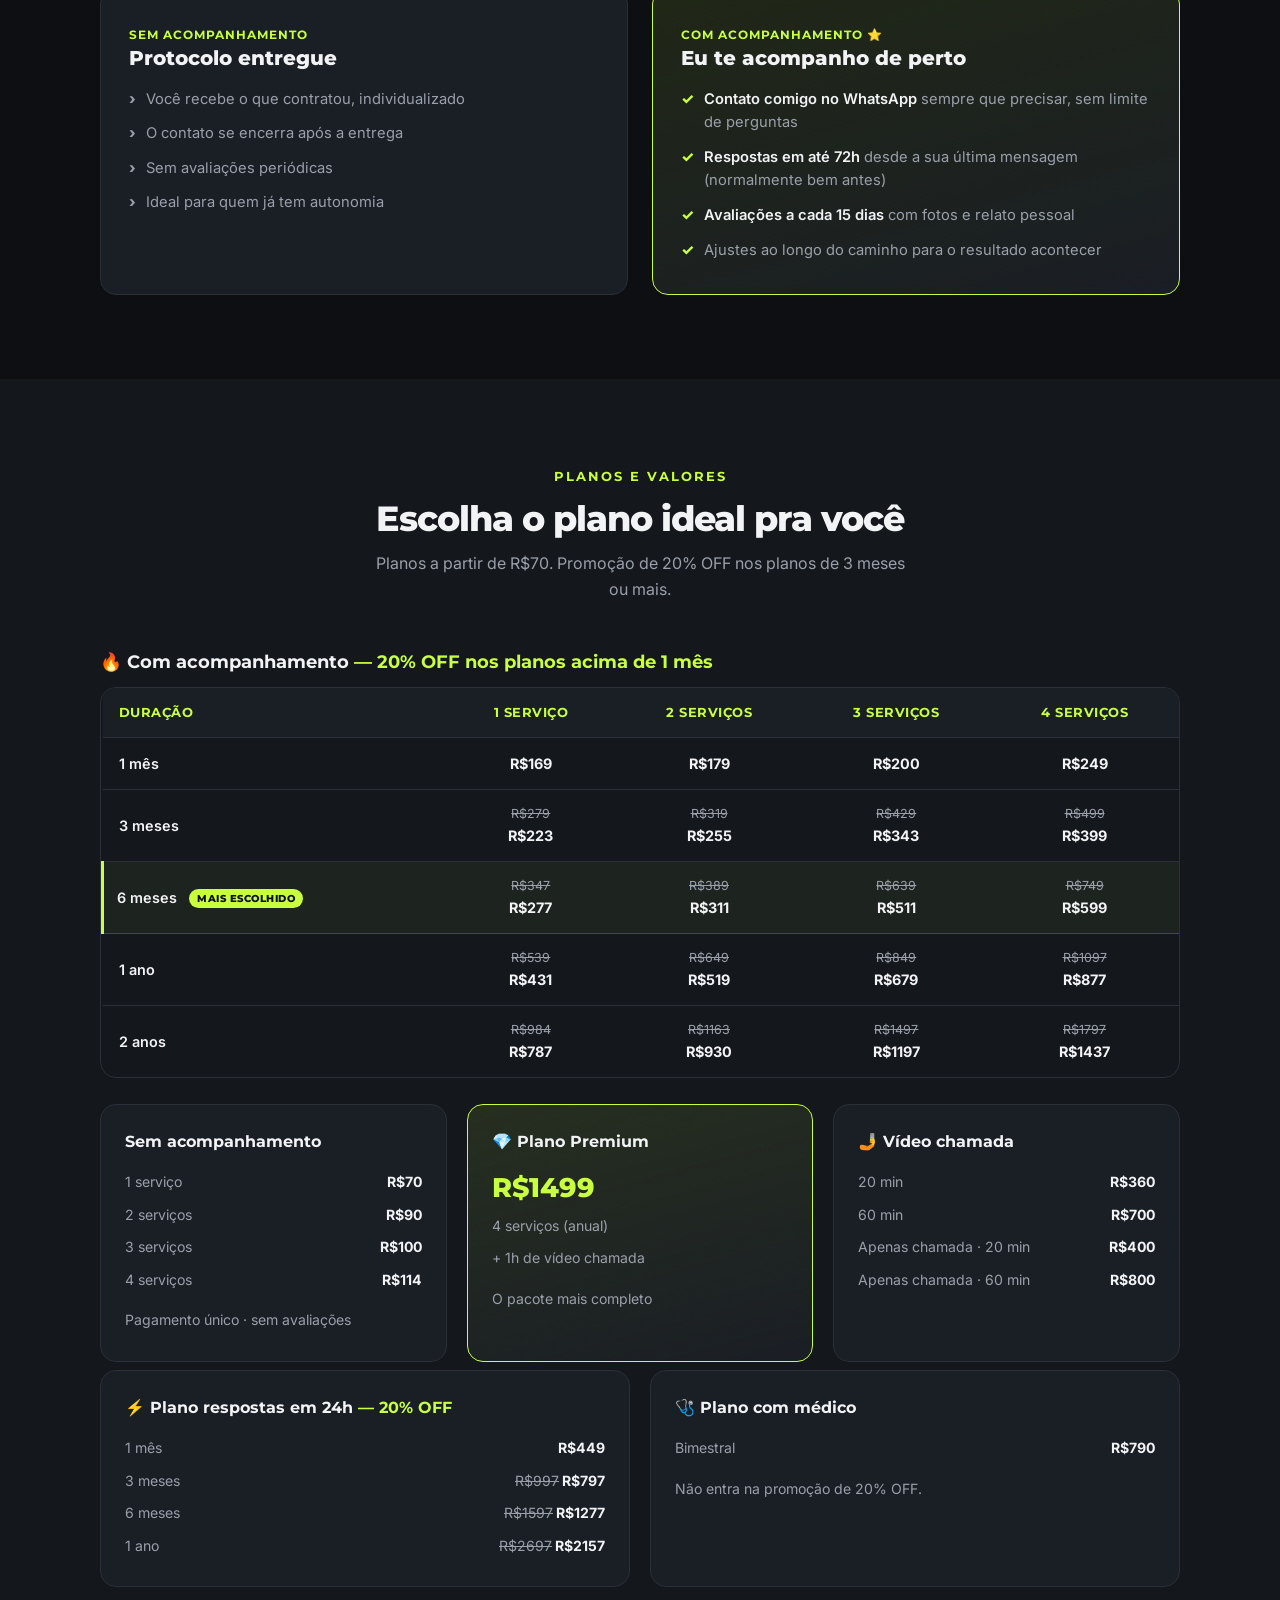
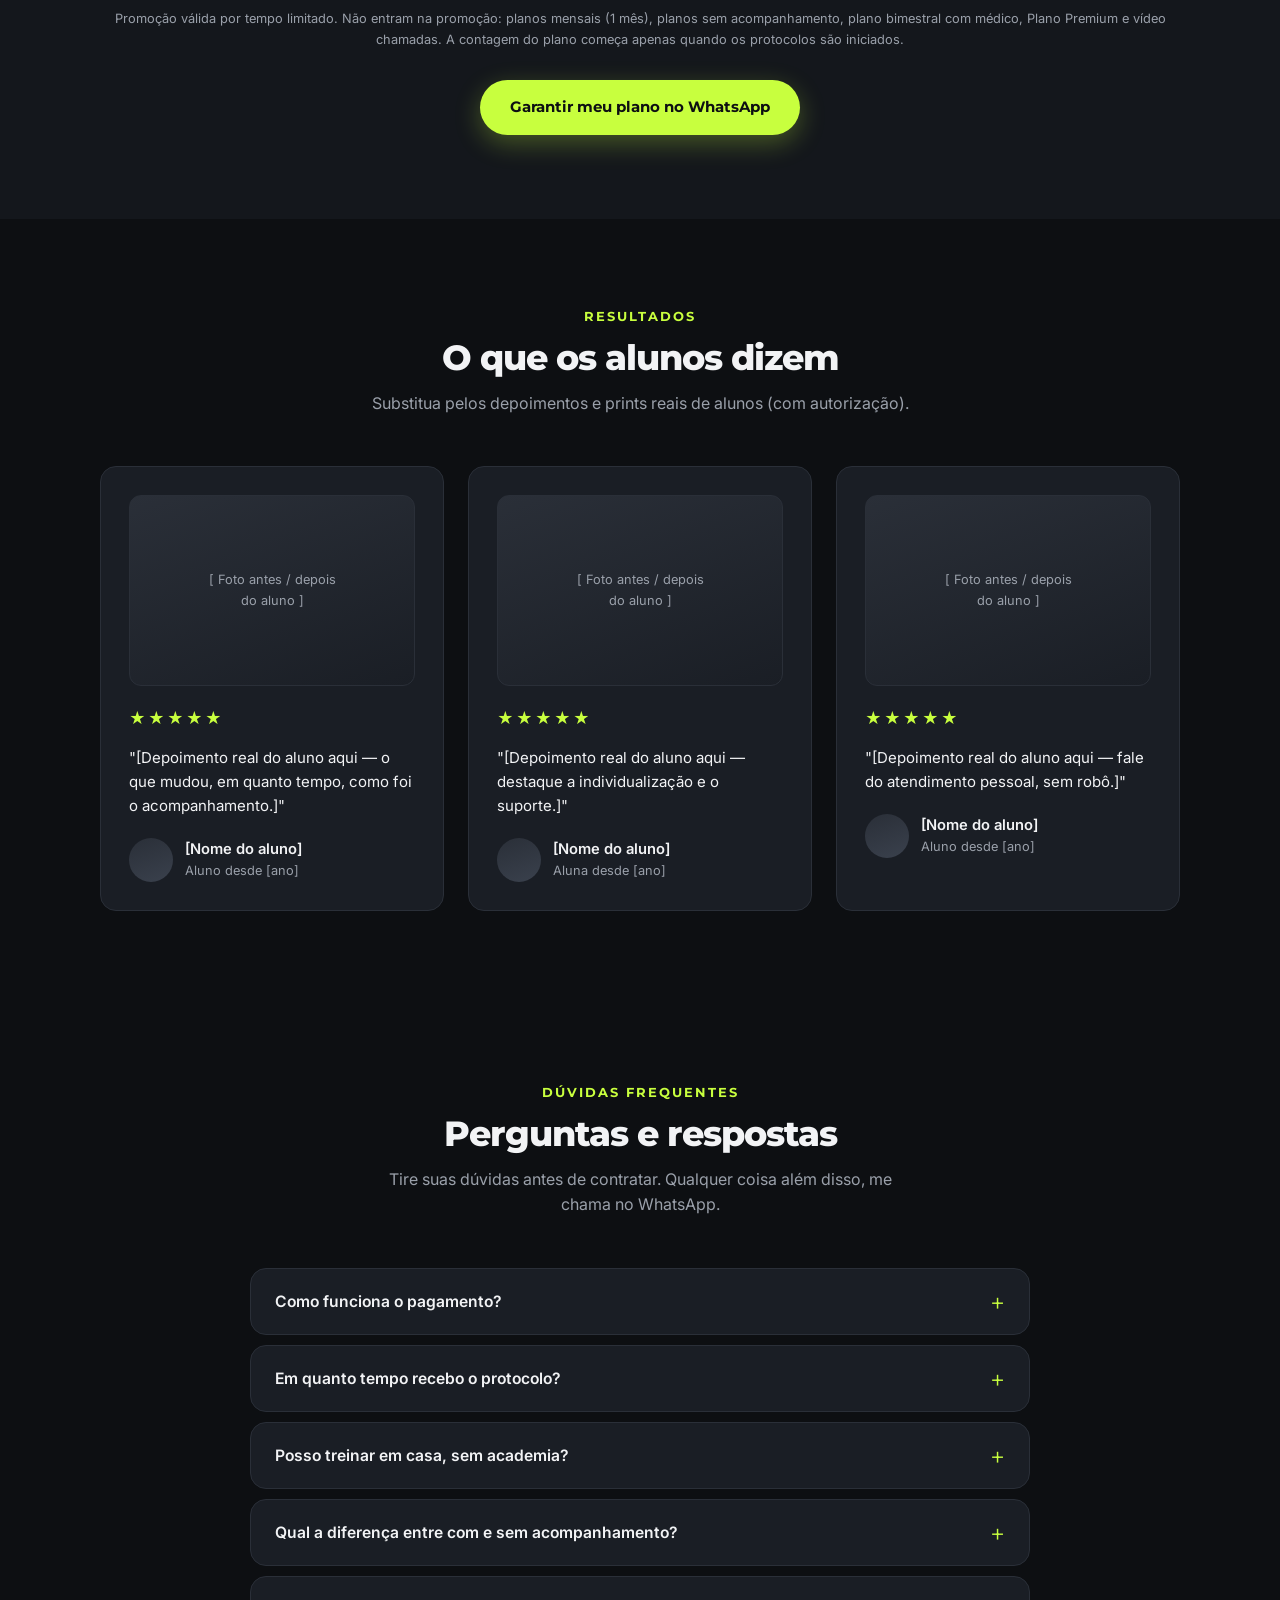
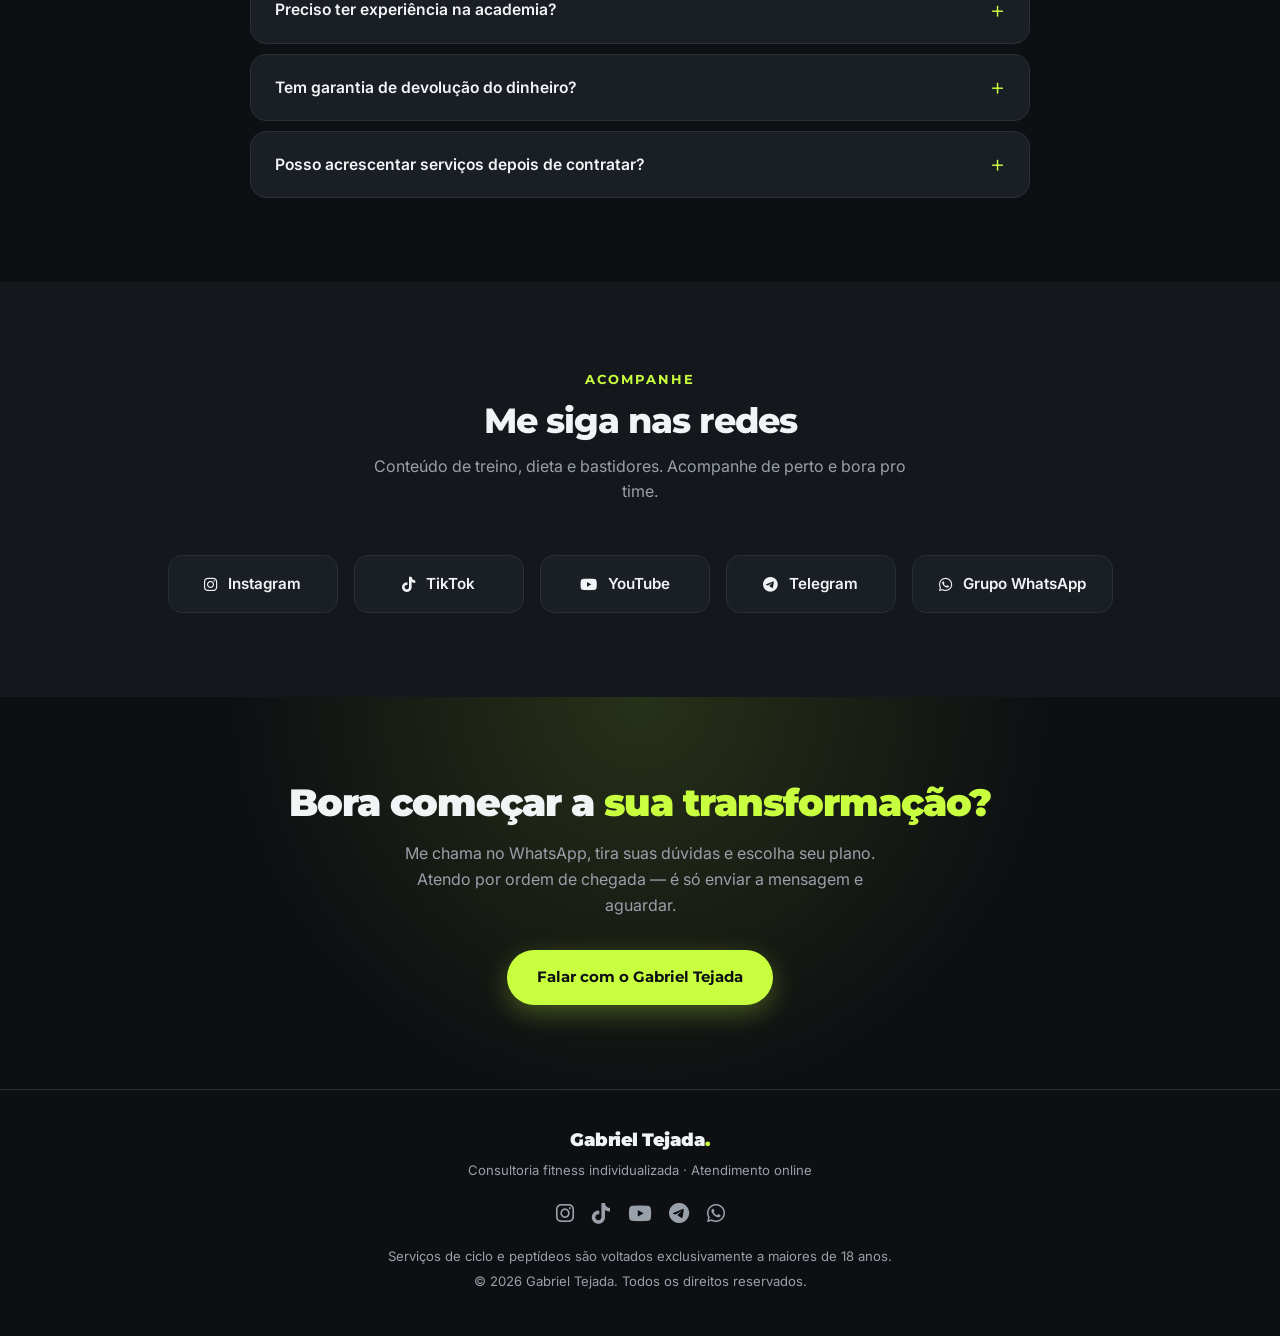
==== commit f887bc90: "Unhide depoimentos section in index.html Removed 'hidden' attribute from the depoimentos section to " ====
--- a/index.html
+++ b/index.html
@@ -675,7 +675,7 @@
 
     <!-- ================= DEPOIMENTOS ================= -->
     <!-- Seção oculta até ter depoimentos reais — remova o atributo "hidden" quando estiver pronto -->
-    <section id="depoimentos" hidden>
+    <section id="depoimentos">
       <div class="wrap">
         <div class="sec-titulo">
           <span class="tag">Resultados</span>
